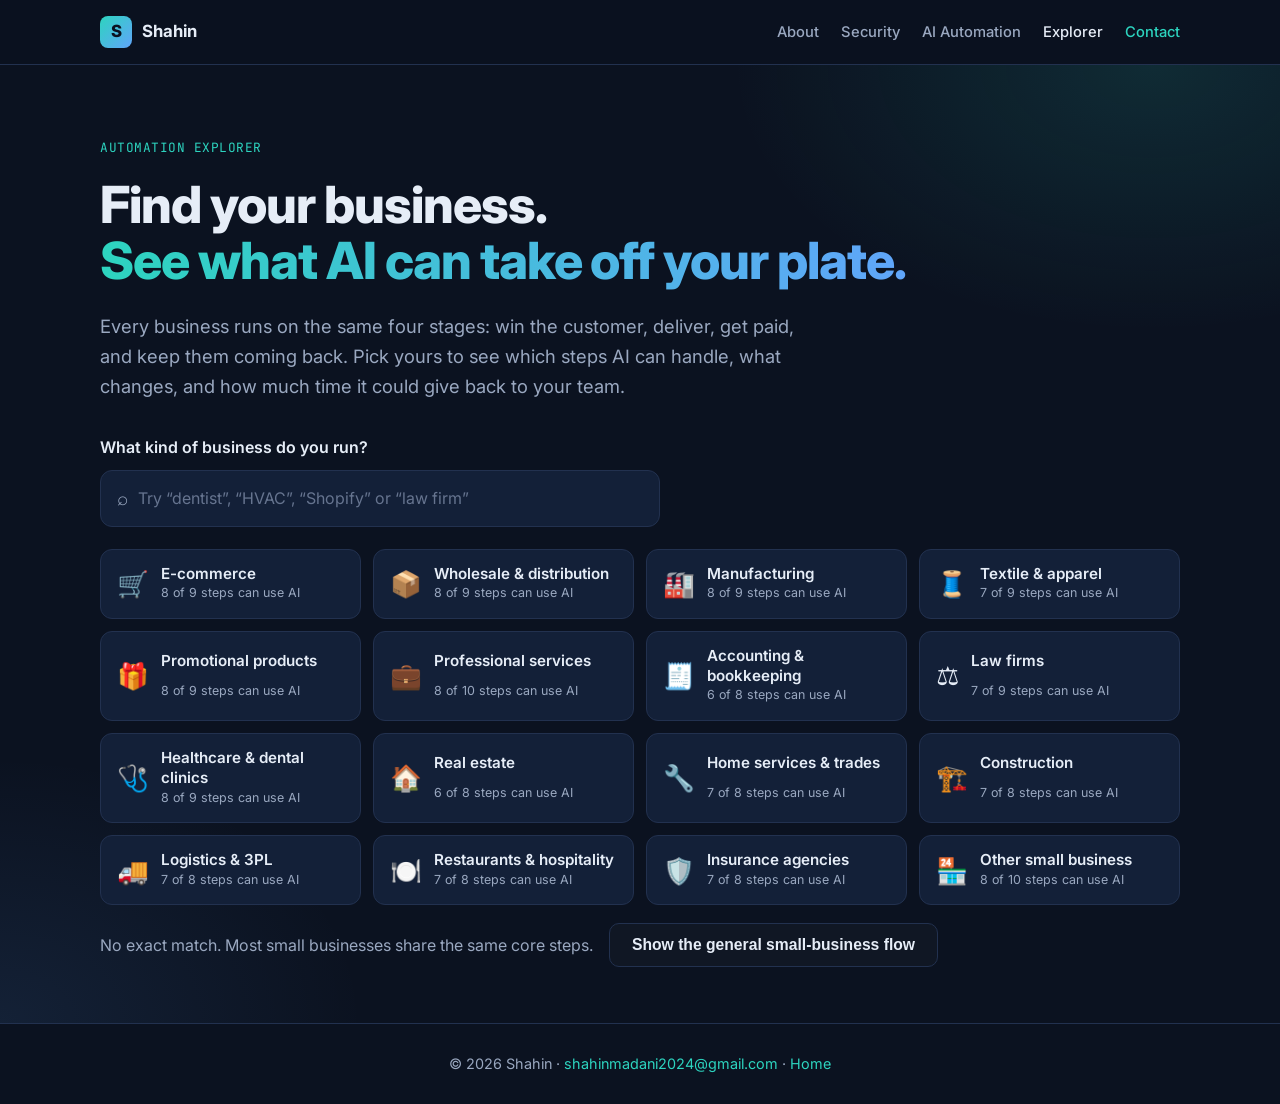
==== explorer/index.html @ ecfcd802 "Explorer Phase 1: dedicated page with 16 industries, 4-stage flows, step breakdowns and data layer M" ====
<!doctype html>
<html lang="en">
<head>
  <meta charset="utf-8">
  <meta name="viewport" content="width=device-width, initial-scale=1">
  <title>Automation Explorer | See what AI can automate in your business</title>
  <meta name="description" content="Pick your industry and see, step by step, which parts of your business AI can automate: what changes, which tools are used and how much time you could save.">
  <link rel="canonical" href="https://mrmadani.github.io/explorer/">

  <meta property="og:type" content="website">
  <meta property="og:url" content="https://mrmadani.github.io/explorer/">
  <meta property="og:title" content="Automation Explorer: see what AI can automate in your business">
  <meta property="og:description" content="16 industries, broken down step by step. Find your business and see where AI saves you time.">
  <meta property="og:image" content="https://mrmadani.github.io/assets/og-image.png">
  <meta property="og:image:width" content="1200">
  <meta property="og:image:height" content="630">
  <meta name="twitter:card" content="summary_large_image">

  <link rel="icon" href="../favicon.svg" type="image/svg+xml">
  <link rel="apple-touch-icon" href="../assets/apple-touch-icon.png">
  <meta name="theme-color" content="#0b1220">

  <link rel="preconnect" href="https://fonts.googleapis.com">
  <link rel="preconnect" href="https://fonts.gstatic.com" crossorigin>
  <link href="https://fonts.googleapis.com/css2?family=Inter:wght@400;500;600;700;800&family=JetBrains+Mono:wght@500&display=swap" rel="stylesheet">
  <link rel="stylesheet" href="../styles.css">
  <link rel="stylesheet" href="explorer.css">
</head>
<body>

  <header class="nav">
    <div class="container nav-inner">
      <a href="../" class="brand"><span class="brand-mark">S</span>Shahin</a>
      <nav aria-label="Main">
        <a href="../#about">About</a>
        <a href="../#security">Security</a>
        <a href="../#automation">AI Automation</a>
        <a href="./" aria-current="page">Explorer</a>
        <a href="../#contact" class="nav-cta">Contact</a>
      </nav>
    </div>
  </header>

  <main>
    <!-- ===== Intro + finder ===== -->
    <section id="finder" class="ex-hero">
      <div class="container">
        <p class="eyebrow">Automation Explorer</p>
        <h1>Find your business.<br><span class="accent">See what AI can take off your plate.</span></h1>
        <p class="lead">Every business runs on the same four stages: win the customer, deliver, get paid, and keep them coming back. Pick yours to see which steps AI can handle, what changes, and how much time it could give back to your team.</p>

        <div class="finder">
          <label for="ind-search" class="finder-label">What kind of business do you run?</label>
          <div class="search-wrap">
            <span aria-hidden="true">⌕</span>
            <input id="ind-search" type="search" autocomplete="off" placeholder="Try “dentist”, “HVAC”, “Shopify” or “law firm”">
          </div>
          <div id="ind-grid" class="ind-grid"></div>
          <div id="ind-empty" class="ind-empty" hidden>
            <p>No exact match. Most small businesses share the same core steps.</p>
            <button id="ind-empty-btn" class="btn btn-ghost">Show the general small-business flow</button>
          </div>
        </div>
      </div>
    </section>

    <!-- ===== Selected industry ===== -->
    <section id="workspace" class="workspace" hidden>
      <div class="container">
        <div class="ws-head">
          <div class="ws-title">
            <span id="ws-icon" class="ws-icon" aria-hidden="true"></span>
            <div>
              <h2 id="ws-name"></h2>
              <p id="ws-intro"></p>
            </div>
          </div>
          <button id="change-ind" class="btn btn-ghost">Change industry</button>
        </div>
        <div id="ws-stats" class="ws-stats"></div>

        <div class="legend" aria-label="Legend">
          <span><i class="lvl-key lvl-auto"></i>AI handles it</span>
          <span><i class="lvl-key lvl-draft"></i>AI drafts, you approve</span>
          <span><i class="lvl-key lvl-alert"></i>AI alerts you</span>
          <span><i class="lvl-key lvl-human"></i>Stays human</span>
          <span class="legend-hint">Click any step for the full breakdown</span>
        </div>

        <div id="flow" class="flow"></div>

        <!-- Data foundation layer -->
        <div class="data-layer">
          <button id="data-toggle" class="data-bar" aria-expanded="false" aria-controls="data-panel">
            <span class="data-icon" aria-hidden="true">🗂</span>
            <span class="data-text">
              <strong>Underneath it all: your business data</strong>
              <span>Every email, PDF and spreadsheet sorted, turned into a searchable database and summarised by AI</span>
            </span>
            <span class="data-chev" aria-hidden="true">▾</span>
          </button>
          <div id="data-panel" class="data-panel" hidden>
            <ol class="data-chain">
              <li><strong>Sort</strong><span>AI reads and files every document</span></li>
              <li><strong>Database</strong><span>Key details pulled into one place</span></li>
              <li><strong>AI summary</strong><span>Each file explained in a line</span></li>
              <li><strong>Your AI agent</strong><span>Drafts emails and follow-ups from it</span></li>
              <li><strong>Next steps</strong><span>Shows where your next sale is</span></li>
            </ol>
            <div class="data-cols">
              <div>
                <h4>Documents we organise for <span id="data-industry"></span></h4>
                <ul id="data-docs" class="data-docs"></ul>
              </div>
              <div>
                <h4>Questions you could ask your data</h4>
                <ul id="data-questions" class="data-questions"></ul>
              </div>
            </div>
            <p class="data-diff"><strong>What makes us different:</strong> many tools stop at sorting files. We connect your documents to your own AI agent, so the same data drafts your emails, follows up with prospects and shows you where your next sale is coming from. Your data stays in your own accounts, with each agent given only the access it needs.</p>
          </div>
        </div>

        <div class="ws-cta">
          <div>
            <h3>See this running on your own tools</h3>
            <p>Book a free automation audit. Bring one workflow and we'll show you how we'd automate it, so you can spend less time on admin and more time with your family.</p>
          </div>
          <a class="btn btn-primary btn-lg js-book" href="mailto:shahinmadani2024@gmail.com?subject=Free%20automation%20audit">Book a free automation audit</a>
        </div>
        <p class="ws-disclaimer">Time savings are estimates for a typical business and will vary with your volume and tools.</p>
      </div>
    </section>
  </main>

  <!-- Step breakdown -->
  <dialog id="step-dialog" class="step-dialog" aria-labelledby="dlg-title">
    <button id="dlg-close" class="dlg-close" aria-label="Close">×</button>
    <div id="dlg-content"></div>
    <div class="dlg-nav">
      <button id="dlg-prev" class="btn btn-ghost">← Previous</button>
      <span id="dlg-pos"></span>
      <button id="dlg-next" class="btn btn-ghost">Next →</button>
    </div>
  </dialog>

  <footer class="footer">
    <div class="container">
      <p>© <span id="year">2026</span> Shahin · <a href="mailto:shahinmadani2024@gmail.com">shahinmadani2024@gmail.com</a> · <a href="../">Home</a></p>
    </div>
  </footer>

  <script src="explorer-data.js"></script>
  <script src="explorer.js"></script>
  <script src="../booking.js"></script>
  <script>document.getElementById('year').textContent = new Date().getFullYear();</script>
</body>
</html>
---- styles.css ----
/* ===== Theme: change these to restyle the whole site ===== */
:root {
  --bg: #0b1220;
  --bg-alt: #0f1a2e;
  --card: #132038;
  --border: #22314f;
  --text: #e6edf7;
  --muted: #9aa8c0;
  --accent: #2dd4bf;      /* teal */
  --accent-2: #60a5fa;    /* blue */
  --radius: 14px;
  --max: 1120px;
}

* { box-sizing: border-box; margin: 0; padding: 0; }
html { scroll-behavior: smooth; scroll-padding-top: 72px; }
body {
  font-family: 'Inter', system-ui, -apple-system, Segoe UI, Roboto, sans-serif;
  background: var(--bg);
  color: var(--text);
  line-height: 1.65;
  -webkit-font-smoothing: antialiased;
}
a { color: var(--accent); text-decoration: none; }
a:hover { text-decoration: underline; }
img { max-width: 100%; display: block; }

.container { width: 100%; max-width: var(--max); margin: 0 auto; padding: 0 20px; }
.narrow { max-width: 760px; }
.center { text-align: center; }

/* ===== Nav ===== */
.nav {
  position: sticky; top: 0; z-index: 10;
  background: rgba(11, 18, 32, .85);
  backdrop-filter: blur(10px);
  border-bottom: 1px solid var(--border);
}
.nav-inner { display: flex; align-items: center; justify-content: space-between; height: 64px; }
.brand { display: flex; align-items: center; gap: 10px; font-weight: 700; color: var(--text); font-size: 1.05rem; }
.brand:hover { text-decoration: none; }
.brand-mark {
  width: 32px; height: 32px; border-radius: 8px; display: grid; place-items: center;
  background: linear-gradient(135deg, var(--accent), var(--accent-2)); color: var(--bg); font-weight: 800;
}
.nav nav { display: flex; gap: 22px; align-items: center; }
.nav nav a { color: var(--muted); font-size: .92rem; font-weight: 500; }
.nav nav a:hover { color: var(--text); text-decoration: none; }
.nav nav .nav-cta { color: var(--accent); }

/* ===== Hero ===== */
.hero {
  padding: 96px 0 88px;
  background:
    radial-gradient(600px 400px at 85% 20%, rgba(45, 212, 191, .14), transparent 70%),
    radial-gradient(500px 400px at 10% 90%, rgba(96, 165, 250, .12), transparent 70%);
}
.hero-inner { display: grid; grid-template-columns: 1.3fr 1fr; gap: 56px; align-items: center; }
.eyebrow {
  font-family: 'JetBrains Mono', monospace; font-size: .8rem; letter-spacing: .04em;
  color: var(--accent); margin-bottom: 18px; text-transform: uppercase;
}
h1 { font-size: clamp(2.2rem, 5vw, 3.6rem); line-height: 1.1; font-weight: 800; letter-spacing: -.02em; }
.accent {
  background: linear-gradient(90deg, var(--accent), var(--accent-2));
  -webkit-background-clip: text; background-clip: text; color: transparent;
}
.lead { color: var(--muted); font-size: 1.15rem; margin: 22px 0 32px; max-width: 560px; }
.hero-actions { display: flex; gap: 14px; flex-wrap: wrap; }

.hero-photo {
  position: relative; justify-self: center;
  width: min(360px, 80vw); aspect-ratio: 1; border-radius: 50%;
  padding: 6px; background: linear-gradient(135deg, var(--accent), var(--accent-2));
  box-shadow: 0 30px 80px rgba(45, 212, 191, .18);
}
.hero-photo img, .photo-fallback {
  width: 100%; height: 100%; border-radius: 50%; object-fit: cover; background: var(--card);
}
.hero-photo img { position: relative; z-index: 1; }
/* The photo has its own glowing ring, so drop the gradient frame and fade its edges into the page. */
.hero-photo.has-photo { padding: 0; background: none; box-shadow: none; width: min(420px, 85vw); }
.hero-photo.has-photo img {
  border-radius: 0; background: none;
  -webkit-mask-image: radial-gradient(circle closest-side, #000 88%, transparent 100%);
  mask-image: radial-gradient(circle closest-side, #000 88%, transparent 100%);
}
.hero-photo.has-photo .photo-fallback { display: none; }
.photo-fallback {
  position: absolute; inset: 6px; width: auto; height: auto;
  display: grid; place-items: center; font-size: 7rem; font-weight: 800; color: var(--accent);
}

/* ===== Buttons ===== */
.btn {
  display: inline-flex; align-items: center; justify-content: center; gap: 8px;
  padding: 12px 22px; border-radius: 10px; font-weight: 600; font-size: .98rem;
  transition: transform .15s ease, box-shadow .15s ease, background .15s ease;
}
.btn:hover { text-decoration: none; transform: translateY(-2px); }
.btn-primary {
  background: linear-gradient(135deg, var(--accent), var(--accent-2)); color: #06101f;
  box-shadow: 0 8px 24px rgba(45, 212, 191, .25);
}
.btn-ghost { border: 1px solid var(--border); color: var(--text); background: rgba(255,255,255,.02); }
.btn-ghost:hover { border-color: var(--accent); }
.btn-lg { padding: 15px 28px; font-size: 1.05rem; }

/* ===== Sections ===== */
.section { padding: 88px 0; }
.section.alt { background: var(--bg-alt); }
.section.feature {
  background:
    radial-gradient(700px 400px at 50% 0%, rgba(45, 212, 191, .10), transparent 70%),
    var(--bg-alt);
  border-top: 1px solid var(--border); border-bottom: 1px solid var(--border);
}
.section-title {
  font-size: clamp(1.7rem, 3vw, 2.2rem); font-weight: 800; letter-spacing: -.01em;
  margin-bottom: 24px; display: flex; align-items: baseline; gap: 14px;
}
.center .section-title { justify-content: center; }
.num { font-family: 'JetBrains Mono', monospace; font-size: .95rem; color: var(--accent); font-weight: 500; }
.section-lead { color: var(--muted); font-size: 1.1rem; max-width: 720px; margin-bottom: 36px; }
.center .section-lead { margin-left: auto; margin-right: auto; }
.section p + p { margin-top: 16px; }
#about p { color: #c9d4e6; font-size: 1.08rem; }
#about strong { color: var(--text); }

/* ===== Cards ===== */
.grid { display: grid; gap: 20px; }
.grid.four { grid-template-columns: repeat(4, 1fr); }
.grid.two { grid-template-columns: repeat(2, 1fr); }
.card {
  background: var(--card); border: 1px solid var(--border); border-radius: var(--radius);
  padding: 26px; transition: border-color .2s ease, transform .2s ease;
}
.card:hover { border-color: rgba(45, 212, 191, .5); transform: translateY(-3px); }
.card h3 { font-size: 1.08rem; margin-bottom: 8px; }
.card p { color: var(--muted); font-size: .95rem; }
.icon {
  width: 42px; height: 42px; border-radius: 10px; display: grid; place-items: center;
  background: rgba(45, 212, 191, .12); color: var(--accent); font-size: 1.25rem; margin-bottom: 16px;
}
.tag {
  font-family: 'JetBrains Mono', monospace; font-size: .75rem; text-transform: uppercase;
  letter-spacing: .06em; color: var(--accent); margin-bottom: 10px;
}
.edu h3 { font-size: 1.2rem; }
.edu .edu-next { margin-top: 18px; font-size: 1.05rem; }
.cert-list { list-style: none; margin-top: 14px; display: grid; gap: 6px; }
.cert-list li { color: var(--muted); font-size: .93rem; padding-left: 18px; position: relative; }
.cert-list li::before { content: '▹'; position: absolute; left: 0; color: var(--accent); }
.muted { color: var(--muted); }

.highlights { list-style: none; margin-top: 28px; display: grid; gap: 10px; }
.highlights li { padding-left: 22px; position: relative; color: #c9d4e6; }
.highlights li::before { content: '▹'; position: absolute; left: 0; color: var(--accent); }

/* Placeholders: visible on purpose so you can spot what still needs filling in. */
.placeholder {
  display: inline-block; color: #fbbf24; background: rgba(251, 191, 36, .08);
  border: 1px dashed rgba(251, 191, 36, .5); border-radius: 6px; padding: 2px 8px; font-size: .9rem;
}
.card .placeholder { margin-top: 12px; }

/* ===== Automation extras ===== */
.grid.three { grid-template-columns: repeat(3, 1fr); }
.sub-title {
  font-family: 'JetBrains Mono', monospace; font-size: .85rem; font-weight: 500; text-transform: uppercase;
  letter-spacing: .06em; color: var(--accent); margin-bottom: 18px;
}
.why { display: grid; grid-template-columns: 1fr 1fr; gap: 20px; margin-top: 40px; }
.why > div {
  padding: 26px; border-radius: var(--radius); border: 1px solid var(--border);
  border-left: 3px solid var(--accent); background: rgba(19, 32, 56, .6);
}
.why h3 { font-size: 1.1rem; margin-bottom: 8px; }
.why p { color: #c9d4e6; font-size: .97rem; }
.tools { margin-top: 32px; color: var(--muted); font-size: .95rem; line-height: 1.9; }
.tools span {
  font-family: 'JetBrains Mono', monospace; font-size: .8rem; text-transform: uppercase;
  letter-spacing: .06em; color: var(--accent); margin-right: 10px;
}
.process { display: grid; grid-template-columns: repeat(3, 1fr); gap: 20px; margin: 40px 0; }
.process div { padding: 20px 0 0; border-top: 2px solid var(--border); }
.process span {
  font-family: 'JetBrains Mono', monospace; color: var(--accent); font-size: .85rem; display: block; margin-bottom: 6px;
}
.process p { color: var(--muted); font-size: .95rem; margin-top: 4px; }
.cta-box {
  display: flex; align-items: center; justify-content: space-between; gap: 28px; flex-wrap: wrap;
  padding: 34px 36px; border-radius: 18px;
  background: linear-gradient(135deg, rgba(45, 212, 191, .14), rgba(96, 165, 250, .12));
  border: 1px solid rgba(45, 212, 191, .4);
}
.cta-box h3 { font-size: 1.4rem; margin-bottom: 6px; }
.cta-box p { color: #c9d4e6; }

/* ===== Documents & data feature ===== */
.data-feature {
  margin-top: 40px; padding: 30px 32px; border-radius: 18px;
  background: linear-gradient(135deg, rgba(167, 139, 250, .14), rgba(96, 165, 250, .08));
  border: 1px solid rgba(167, 139, 250, .45);
}
.data-feature .tag { color: #c4b5fd; }
.data-feature h3 { font-size: 1.45rem; margin-bottom: 10px; }
.data-feature > p { color: #c9d4e6; max-width: 820px; }
.data-steps { list-style: none; display: flex; flex-wrap: wrap; gap: 10px 26px; margin: 22px 0 6px; }
.data-steps li {
  position: relative; font-weight: 600; font-size: .92rem; padding: 8px 14px; border-radius: 10px;
  background: rgba(11, 18, 32, .5); border: 1px solid rgba(167, 139, 250, .35);
}
.data-steps li:not(:last-child)::after { content: '→'; position: absolute; right: -20px; color: #a78bfa; }
.data-feature .family { margin-top: 16px; color: #e6edf7; font-weight: 500; }

/* ===== Explorer teaser (full explorer lives in /explorer/) ===== */
.teaser { display: grid; grid-template-columns: 1.1fr 1fr; gap: 40px; align-items: center; }
.teaser-chips { display: flex; flex-wrap: wrap; gap: 8px; }
.teaser-chips a {
  display: inline-flex; align-items: center; gap: 6px; font-size: .9rem; color: var(--text);
  padding: 8px 14px; border-radius: 999px; background: var(--card); border: 1px solid var(--border);
}
.teaser-chips a:hover { text-decoration: none; border-color: var(--accent); }
.teaser .btn { margin-top: 26px; }
.teaser-preview {
  display: grid; grid-template-columns: repeat(4, 1fr); gap: 10px; padding: 18px; border-radius: 16px;
  background: var(--card); border: 1px solid var(--border);
}
.teaser-preview div { display: grid; gap: 8px; align-content: start; }
.teaser-preview b { font-size: .7rem; text-transform: uppercase; letter-spacing: .05em; color: var(--muted); font-weight: 600; }
.teaser-preview i { display: block; height: 30px; border-radius: 7px; border-left: 3px solid; }
.teaser-preview .a { background: rgba(45, 212, 191, .14); border-color: #2dd4bf; }
.teaser-preview .d { background: rgba(96, 165, 250, .14); border-color: #60a5fa; }
.teaser-preview .l { background: rgba(251, 191, 36, .12); border-color: #fbbf24; }
.teaser-preview .h { background: none; border: 1px dashed #3a4a68; border-left: 3px dashed #7d8aa3; }

/* ===== Contact & footer ===== */
.contact-links { display: flex; gap: 14px; justify-content: center; flex-wrap: wrap; }
.footer { padding: 28px 0; border-top: 1px solid var(--border); color: var(--muted); font-size: .9rem; text-align: center; }

/* ===== Responsive ===== */
@media (max-width: 960px) {
  .grid.four, .grid.three { grid-template-columns: repeat(2, 1fr); }
}
@media (max-width: 760px) {
  .nav nav a:not(.nav-cta) { display: none; }
  .hero { padding: 56px 0 64px; }
  .hero-inner { grid-template-columns: 1fr; gap: 40px; text-align: left; }
  .hero-photo, .hero-photo.has-photo { order: -1; width: 240px; justify-self: start; }
  .photo-fallback { font-size: 4.5rem; }
  .section { padding: 64px 0; }
  .grid.four, .grid.three, .grid.two, .process, .why { grid-template-columns: 1fr; }
  .cta-box { padding: 26px; }
  .cta-box .btn { width: 100%; }

  .teaser { grid-template-columns: 1fr; gap: 28px; }
  .data-feature { padding: 24px; }
}
}
@media (prefers-reduced-motion: reduce) {
  html { scroll-behavior: auto; }
  .btn, .card { transition: none; }
}
---- explorer/explorer.css ----
/* Automation Explorer page. Builds on ../styles.css (colors, buttons, nav). */
:root {
  --lvl-auto: #2dd4bf;
  --lvl-draft: #60a5fa;
  --lvl-alert: #fbbf24;
  --lvl-human: #7d8aa3;
}

.nav nav a[aria-current="page"] { color: var(--text); }

/* ===== Hero + finder ===== */
.ex-hero {
  padding: 72px 0 56px;
  background:
    radial-gradient(600px 380px at 90% 0%, rgba(45, 212, 191, .13), transparent 70%),
    radial-gradient(520px 380px at 0% 100%, rgba(96, 165, 250, .10), transparent 70%);
}
.ex-hero h1 { font-size: clamp(2rem, 4.4vw, 3.2rem); }
.ex-hero .lead { max-width: 720px; }
.finder { margin-top: 8px; }
.finder-label { display: block; font-weight: 600; margin-bottom: 10px; }
.search-wrap {
  display: flex; align-items: center; gap: 10px; max-width: 560px; margin-bottom: 22px;
  background: var(--card); border: 1px solid var(--border); border-radius: 12px; padding: 0 16px;
}
.search-wrap:focus-within { border-color: var(--accent); box-shadow: 0 0 0 3px rgba(45, 212, 191, .18); }
.search-wrap span { color: var(--muted); font-size: 1.2rem; }
.search-wrap input {
  flex: 1; min-width: 0; background: none; border: 0; outline: none; color: var(--text);
  font: inherit; font-size: 1rem; padding: 14px 0;
}
.search-wrap input::placeholder { color: #66748f; }

.ind-grid { display: grid; grid-template-columns: repeat(4, 1fr); gap: 12px; }
.ind-card {
  display: grid; grid-template-columns: auto 1fr; grid-template-rows: auto auto; column-gap: 12px; align-items: center;
  text-align: left; font: inherit; color: var(--text); cursor: pointer;
  background: var(--card); border: 1px solid var(--border); border-radius: 12px; padding: 14px 16px;
  transition: border-color .15s ease, transform .15s ease, background .15s ease;
}
.ind-card[hidden] { display: none; }
.ind-card:hover { border-color: rgba(45, 212, 191, .55); transform: translateY(-2px); }
.ind-card[aria-pressed="true"] {
  border-color: var(--accent); background: linear-gradient(160deg, rgba(45, 212, 191, .14), rgba(96, 165, 250, .08));
}
.ind-icon { grid-row: span 2; font-size: 1.6rem; line-height: 1; }
.ind-name { font-weight: 600; font-size: .95rem; line-height: 1.3; }
.ind-meta { font-size: .78rem; color: var(--muted); }
.ind-empty { margin-top: 18px; display: flex; align-items: center; gap: 16px; flex-wrap: wrap; color: var(--muted); }

/* ===== Workspace ===== */
.workspace { padding: 64px 0 80px; background: var(--bg-alt); border-top: 1px solid var(--border); scroll-margin-top: 64px; }
.ws-head { display: flex; justify-content: space-between; align-items: flex-start; gap: 20px; flex-wrap: wrap; margin-bottom: 22px; }
.ws-title { display: flex; gap: 16px; align-items: flex-start; }
.ws-icon {
  font-size: 2rem; width: 60px; height: 60px; flex: none; display: grid; place-items: center;
  background: var(--card); border: 1px solid var(--border); border-radius: 14px;
}
.ws-title h2 { font-size: clamp(1.5rem, 3vw, 2rem); font-weight: 800; letter-spacing: -.01em; }
.ws-title p { color: var(--muted); max-width: 680px; }
.ws-stats { display: grid; grid-template-columns: repeat(3, 1fr); gap: 12px; margin-bottom: 26px; }
.ws-stats div {
  background: var(--card); border: 1px solid var(--border); border-radius: 12px; padding: 14px 18px;
  display: flex; align-items: baseline; gap: 10px;
}
.ws-stats strong { font-size: 1.6rem; font-weight: 800; color: var(--accent); }
.ws-stats small { font-size: .95rem; color: var(--muted); font-weight: 600; }
.ws-stats span { color: var(--muted); font-size: .9rem; }

.legend { display: flex; flex-wrap: wrap; gap: 8px 20px; align-items: center; margin-bottom: 18px; font-size: .84rem; color: var(--muted); }
.legend span { display: inline-flex; align-items: center; gap: 8px; }
.legend-hint { margin-left: auto; color: var(--accent); }
.lvl-key { width: 12px; height: 12px; border-radius: 50%; display: inline-block; }
.lvl-key.lvl-auto { background: var(--lvl-auto); }
.lvl-key.lvl-draft { background: var(--lvl-draft); }
.lvl-key.lvl-alert { background: var(--lvl-alert); }
.lvl-key.lvl-human { border: 2px dashed var(--lvl-human); }

/* ===== Flow: four stage columns ===== */
.flow { display: grid; grid-template-columns: repeat(4, 1fr); gap: 28px; }
.stage {
  position: relative; background: var(--card); border: 1px solid var(--border); border-radius: 16px; padding: 16px;
}
.stage:not(:last-child)::after {               /* arrow to the next stage */
  content: '→'; position: absolute; right: -22px; top: 22px; color: #4a6390; font-size: 1.1rem;
}
.stage header { display: flex; align-items: center; gap: 10px; margin-bottom: 14px; }
.stage-num {
  width: 26px; height: 26px; border-radius: 8px; display: grid; place-items: center; flex: none;
  background: linear-gradient(135deg, var(--accent), var(--accent-2)); color: #06101f; font-weight: 800; font-size: .85rem;
}
.stage h3 { font-size: 1rem; flex: 1; }
.stage-count { font-family: 'JetBrains Mono', monospace; font-size: .72rem; color: var(--muted); }
.stage ol { list-style: none; display: grid; gap: 10px; }
.stage li { position: relative; }
.stage li:not(:last-child)::after {            /* small connector between steps */
  content: ''; position: absolute; left: 50%; bottom: -10px; width: 2px; height: 10px; background: #2c3e60;
}

.step {
  --c: var(--lvl-auto);
  width: 100%; display: grid; grid-template-columns: auto 1fr; grid-template-rows: auto auto; column-gap: 10px;
  text-align: left; font: inherit; color: var(--text); cursor: pointer;
  background: color-mix(in srgb, var(--c) 9%, var(--bg-alt));
  border: 1px solid color-mix(in srgb, var(--c) 45%, transparent);
  border-left: 3px solid var(--c);
  border-radius: 10px; padding: 11px 12px;
  transition: transform .15s ease, box-shadow .15s ease, border-color .15s ease;
}
.step:hover { transform: translateY(-2px); box-shadow: 0 8px 22px color-mix(in srgb, var(--c) 18%, transparent); }
.step:focus-visible, .ind-card:focus-visible, .data-bar:focus-visible { outline: 2px solid var(--accent); outline-offset: 2px; }
.step.is-open { box-shadow: 0 0 0 2px var(--c); }
.step-dot { grid-row: span 2; width: 10px; height: 10px; margin-top: 5px; border-radius: 50%; background: var(--c); }
.step-name { font-weight: 600; font-size: .9rem; line-height: 1.3; }
.step-lvl { font-size: .72rem; color: var(--c); margin-top: 3px; font-weight: 600; }
.step.lvl-draft { --c: var(--lvl-draft); }
.step.lvl-alert { --c: var(--lvl-alert); }
.step.lvl-human {
  --c: var(--lvl-human);
  background: transparent; border: 1px dashed #3a4a68; border-left: 3px dashed var(--lvl-human); color: var(--muted);
}
.step.lvl-human .step-dot { background: none; border: 2px dashed var(--lvl-human); width: 10px; height: 10px; }

/* ===== Data foundation ===== */
.data-layer { margin-top: 26px; }
.data-bar {
  width: 100%; display: flex; align-items: center; gap: 16px; text-align: left; cursor: pointer;
  font: inherit; color: var(--text); padding: 18px 22px; border-radius: 14px;
  background: linear-gradient(90deg, rgba(167, 139, 250, .14), rgba(96, 165, 250, .10));
  border: 1px solid rgba(167, 139, 250, .45);
}
.data-bar:hover { border-color: #a78bfa; }
.data-icon { font-size: 1.6rem; }
.data-text { flex: 1; display: grid; gap: 2px; }
.data-text span { color: #c9d4e6; font-size: .92rem; }
.data-chev { color: #a78bfa; font-size: 1.2rem; transition: transform .2s ease; }
.data-bar[aria-expanded="true"] { border-radius: 14px 14px 0 0; }
.data-bar[aria-expanded="true"] .data-chev { transform: rotate(180deg); }
.data-panel {
  border: 1px solid rgba(167, 139, 250, .45); border-top: 0; border-radius: 0 0 14px 14px;
  background: var(--card); padding: 24px 22px;
}
.data-chain { list-style: none; display: grid; grid-template-columns: repeat(5, 1fr); gap: 22px; margin-bottom: 26px; counter-reset: c; }
.data-chain li {
  position: relative; padding: 12px 14px; border-radius: 10px; background: var(--bg-alt); border: 1px solid var(--border);
  display: grid; gap: 4px;
}
.data-chain li:not(:last-child)::after { content: '→'; position: absolute; right: -17px; top: 50%; transform: translateY(-50%); color: #a78bfa; }
.data-chain strong { font-size: .92rem; color: #d8ccff; }
.data-chain span { font-size: .8rem; color: var(--muted); line-height: 1.4; }
.data-cols { display: grid; grid-template-columns: 1fr 1fr; gap: 28px; }
.data-cols h4 { font-size: .95rem; margin-bottom: 12px; }
.data-docs { list-style: none; display: flex; flex-wrap: wrap; gap: 8px; }
.data-docs li {
  font-size: .84rem; padding: 6px 12px; border-radius: 8px; background: var(--bg-alt); border: 1px solid var(--border);
}
.data-docs li::before { content: '📄 '; }
.data-questions { list-style: none; display: grid; gap: 8px; }
.data-questions li { color: #c9d4e6; font-size: .93rem; padding-left: 18px; position: relative; }
.data-questions li::before { content: '›'; position: absolute; left: 2px; color: #a78bfa; font-weight: 700; }
.data-diff {
  margin-top: 24px; padding-top: 20px; border-top: 1px solid var(--border); color: #c9d4e6; font-size: .95rem;
}

/* ===== CTA ===== */
.ws-cta {
  margin-top: 36px; display: flex; align-items: center; justify-content: space-between; gap: 24px; flex-wrap: wrap;
  padding: 30px 32px; border-radius: 18px;
  background: linear-gradient(135deg, rgba(45, 212, 191, .14), rgba(96, 165, 250, .12));
  border: 1px solid rgba(45, 212, 191, .4);
}
.ws-cta h3 { font-size: 1.35rem; margin-bottom: 6px; }
.ws-cta p { color: #c9d4e6; max-width: 620px; }
.ws-disclaimer { margin-top: 14px; font-size: .8rem; color: #66748f; }

/* ===== Step dialog ===== */
.step-dialog {
  width: min(720px, calc(100vw - 32px)); max-height: calc(100vh - 48px); margin: auto;
  background: var(--card); color: var(--text); border: 1px solid var(--border); border-radius: 18px;
  padding: 28px 28px 20px; box-shadow: 0 30px 80px rgba(0, 0, 0, .5);
}
.step-dialog::backdrop { background: rgba(5, 10, 20, .72); backdrop-filter: blur(3px); }
.step-dialog[open] { animation: dlg-in .18s ease; }
@keyframes dlg-in { from { opacity: 0; transform: translateY(8px) scale(.98); } to { opacity: 1; transform: none; } }
.dlg-close {
  position: absolute; top: 14px; right: 14px; width: 34px; height: 34px; border-radius: 9px; cursor: pointer;
  background: none; border: 1px solid var(--border); color: var(--muted); font-size: 1.3rem;
}
.dlg-close:hover { color: var(--text); border-color: var(--accent); }
.dlg-tag { display: flex; align-items: center; gap: 10px; flex-wrap: wrap; font-size: .8rem; color: var(--muted); margin-bottom: 8px; padding-right: 40px; }
.lvl-pill { font-weight: 700; font-size: .75rem; padding: 3px 10px; border-radius: 999px; color: #06101f; }
.lvl-pill.lvl-auto { background: var(--lvl-auto); }
.lvl-pill.lvl-draft { background: var(--lvl-draft); }
.lvl-pill.lvl-alert { background: var(--lvl-alert); }
.lvl-pill.lvl-human { background: none; border: 1px dashed var(--lvl-human); color: var(--muted); }
.step-dialog h3 { font-size: 1.45rem; margin-bottom: 18px; }
.dlg-compare { display: grid; grid-template-columns: 1fr 1fr; gap: 14px; margin-bottom: 18px; }
.dlg-compare > div { padding: 16px; border-radius: 12px; }
.dlg-compare h4 { font-size: .75rem; text-transform: uppercase; letter-spacing: .06em; margin-bottom: 6px; }
.dlg-compare p { font-size: .95rem; }
.dlg-today { background: rgba(248, 113, 113, .07); border: 1px solid rgba(248, 113, 113, .3); }
.dlg-today h4 { color: #fca5a5; }
.dlg-today p { color: #c9d4e6; }
.dlg-ai { background: rgba(45, 212, 191, .08); border: 1px solid rgba(45, 212, 191, .4); }
.dlg-ai h4 { color: var(--accent); }
.dlg-chain { list-style: none; display: grid; grid-template-columns: repeat(4, 1fr); gap: 18px; margin-bottom: 20px; }
.dlg-chain li {
  position: relative; font-size: .84rem; color: #c9d4e6; line-height: 1.4;
  padding: 10px 12px; background: var(--bg-alt); border: 1px solid var(--border); border-radius: 10px;
}
.dlg-chain li:not(:last-child)::after { content: '→'; position: absolute; right: -15px; top: 50%; transform: translateY(-50%); color: #4a6390; }
.dlg-chain span {
  display: block; font-family: 'JetBrains Mono', monospace; font-size: .68rem; text-transform: uppercase;
  letter-spacing: .06em; color: var(--accent); margin-bottom: 4px;
}
.dlg-meta { display: grid; grid-template-columns: 1.4fr 1fr 1fr; gap: 18px; padding-top: 16px; border-top: 1px solid var(--border); }
.dlg-meta dt { font-size: .72rem; text-transform: uppercase; letter-spacing: .05em; color: var(--muted); margin-bottom: 6px; }
.dlg-meta dd { font-size: .92rem; color: #c9d4e6; }
.dlg-tools { display: flex; flex-wrap: wrap; gap: 6px; }
.dlg-tools span {
  font-size: .78rem; padding: 3px 9px; border-radius: 999px;
  background: rgba(96, 165, 250, .12); border: 1px solid rgba(96, 165, 250, .35); color: #cfe0ff;
}
.dlg-saved { font-size: 1.25rem !important; font-weight: 800; color: var(--accent) !important; }
.dlg-saved small { font-size: .8rem; font-weight: 500; color: var(--muted); }
.dlg-note { font-size: 1.05rem; color: #c9d4e6; margin-bottom: 12px; }
.dlg-human { color: var(--muted); font-size: .93rem; }
.dlg-nav { display: flex; justify-content: space-between; align-items: center; gap: 12px; margin-top: 22px; }
.dlg-nav .btn { padding: 9px 16px; font-size: .9rem; }
.dlg-nav .btn:disabled { opacity: .35; cursor: default; transform: none; }
#dlg-pos { font-size: .8rem; color: var(--muted); }

/* ===== Responsive ===== */
@media (max-width: 1080px) {
  .ind-grid { grid-template-columns: repeat(3, 1fr); }
  .flow { grid-template-columns: repeat(2, 1fr); }
  .stage:nth-child(2)::after { content: none; }
  .data-chain { grid-template-columns: repeat(3, 1fr); }
  .data-chain li:nth-child(3)::after { content: none; }
}
@media (max-width: 760px) {
  .ex-hero { padding: 48px 0 40px; }
  .ind-grid { grid-template-columns: repeat(2, 1fr); gap: 10px; }
  .ind-card { padding: 12px; column-gap: 10px; }
  .ind-icon { font-size: 1.35rem; }
  .ind-meta { font-size: .72rem; }
  .ws-stats { grid-template-columns: 1fr; }
  .legend-hint { margin-left: 0; width: 100%; }
  .flow { grid-template-columns: 1fr; gap: 26px; }
  .stage::after { content: '↓' !important; right: auto !important; top: auto !important; left: 50%; bottom: -24px; transform: translateX(-50%); }
  .stage:last-child::after { content: none !important; }
  .data-chain { grid-template-columns: 1fr; gap: 14px; }
  .data-chain li::after { content: '↓' !important; right: auto !important; top: auto !important; left: 50%; bottom: -16px; transform: translateX(-50%) !important; }
  .data-chain li:last-child::after { content: none !important; }
  .data-cols { grid-template-columns: 1fr; }
  .ws-cta { padding: 24px; }
  .ws-cta .btn { width: 100%; }
  .step-dialog { padding: 22px 18px 16px; }
  .dlg-compare, .dlg-meta { grid-template-columns: 1fr; }
  .dlg-chain { grid-template-columns: 1fr; gap: 14px; }
  .dlg-chain li::after { content: '↓' !important; right: auto !important; top: auto !important; left: 50%; bottom: -15px; transform: translateX(-50%) !important; }
  .dlg-chain li:last-child::after { content: none !important; }
}
@media (max-width: 380px) {
  .ind-grid { grid-template-columns: 1fr; }
}
@media (prefers-reduced-motion: reduce) {
  .ind-card, .step, .data-chev { transition: none; }
  .step-dialog[open] { animation: none; }
}
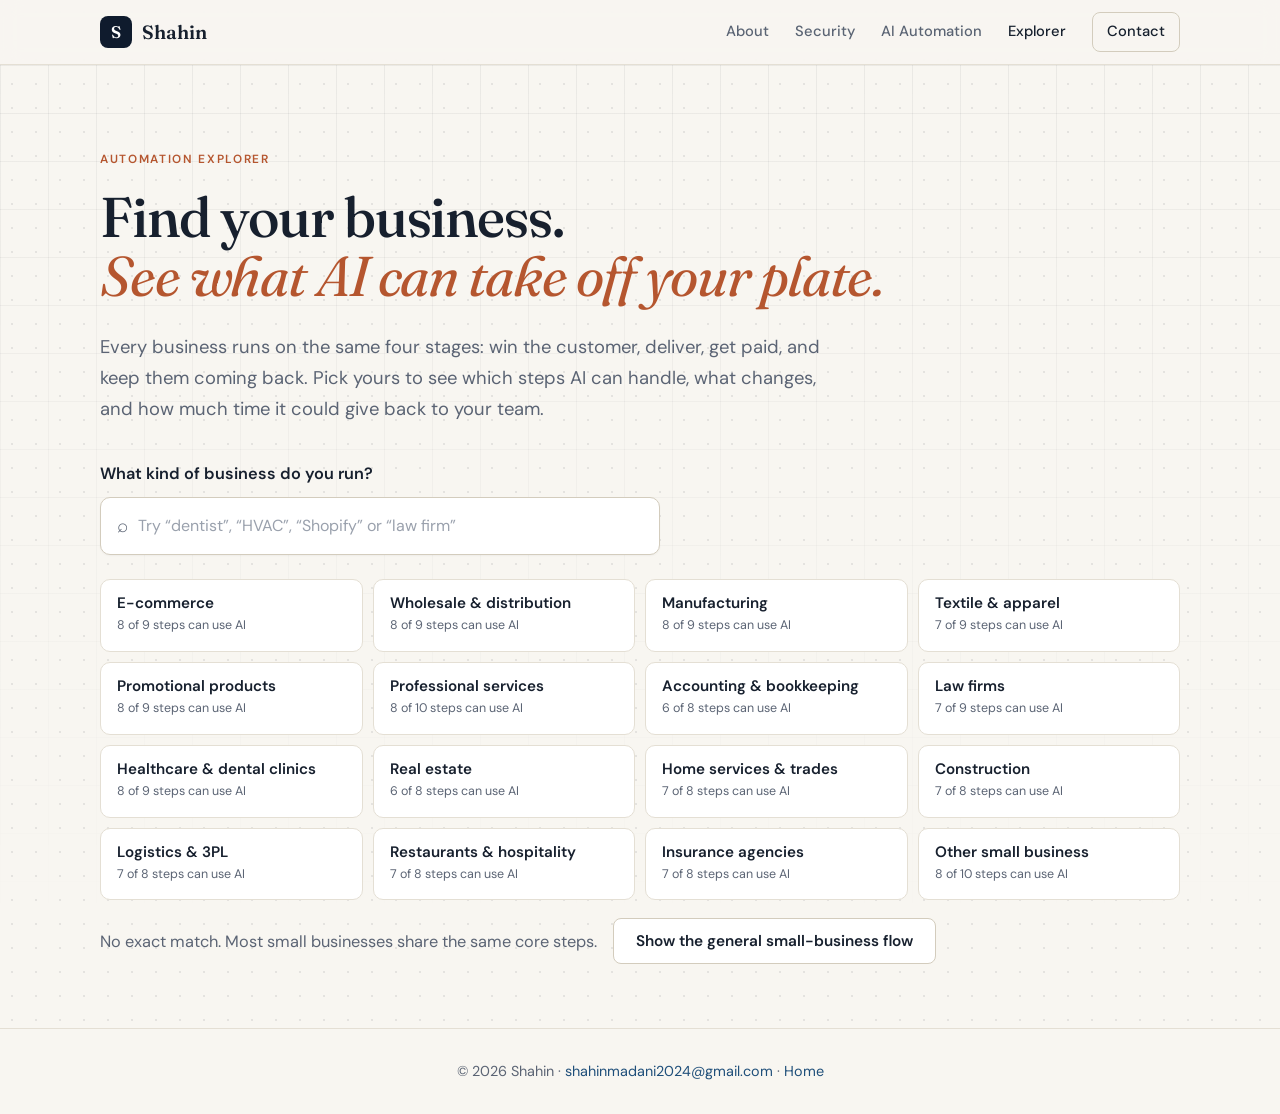
==== commit 299b13d5: "Redesign: warm light theme, Fraunces + DM Sans, subtle background patterns Replaces neon gradients, " ====
--- a/explorer/index.html
+++ b/explorer/index.html
@@ -18,11 +18,11 @@
 
   <link rel="icon" href="../favicon.svg" type="image/svg+xml">
   <link rel="apple-touch-icon" href="../assets/apple-touch-icon.png">
-  <meta name="theme-color" content="#0b1220">
+  <meta name="theme-color" content="#f8f6f1">
 
   <link rel="preconnect" href="https://fonts.googleapis.com">
   <link rel="preconnect" href="https://fonts.gstatic.com" crossorigin>
-  <link href="https://fonts.googleapis.com/css2?family=Inter:wght@400;500;600;700;800&family=JetBrains+Mono:wght@500&display=swap" rel="stylesheet">
+  <link href="https://fonts.googleapis.com/css2?family=Fraunces:ital,opsz,wght@0,9..144,400;0,9..144,500;0,9..144,600;1,9..144,400;1,9..144,500&family=DM+Sans:opsz,wght@9..40,400;9..40,500;9..40,600;9..40,700&display=swap" rel="stylesheet">
   <link rel="stylesheet" href="../styles.css">
   <link rel="stylesheet" href="explorer.css">
 </head>
@@ -69,7 +69,6 @@
       <div class="container">
         <div class="ws-head">
           <div class="ws-title">
-            <span id="ws-icon" class="ws-icon" aria-hidden="true"></span>
             <div>
               <h2 id="ws-name"></h2>
               <p id="ws-intro"></p>
@@ -92,7 +91,6 @@
         <!-- Data foundation layer -->
         <div class="data-layer">
           <button id="data-toggle" class="data-bar" aria-expanded="false" aria-controls="data-panel">
-            <span class="data-icon" aria-hidden="true">🗂</span>
             <span class="data-text">
               <strong>Underneath it all: your business data</strong>
               <span>Every email, PDF and spreadsheet sorted, turned into a searchable database and summarised by AI</span>
--- a/styles.css
+++ b/styles.css
@@ -1,85 +1,113 @@
 /* ===== Theme: change these to restyle the whole site ===== */
 :root {
-  --bg: #0b1220;
-  --bg-alt: #0f1a2e;
-  --card: #132038;
-  --border: #22314f;
-  --text: #e6edf7;
-  --muted: #9aa8c0;
-  --accent: #2dd4bf;      /* teal */
-  --accent-2: #60a5fa;    /* blue */
-  --radius: 14px;
+  --bg: #f8f6f1;          /* warm paper */
+  --bg-alt: #f1eee6;
+  --card: #ffffff;
+  --border: #e4dfd4;
+  --line: #d3ccbd;
+  --text: #17202e;        /* ink navy */
+  --muted: #5b6474;
+  --accent: #1f4f7a;      /* deep blue */
+  --accent-soft: #e9eff5;
+  --warm: #b5562f;        /* terracotta detail colour */
+  --ink: #0f1b2d;         /* dark panels (hero, call-to-action) */
+  --radius: 12px;
   --max: 1120px;
+  --serif: 'Fraunces', Georgia, 'Times New Roman', serif;
+  --sans: 'DM Sans', system-ui, -apple-system, 'Segoe UI', Roboto, sans-serif;
+
+  /* Background patterns */
+  --dots: radial-gradient(rgba(23, 32, 46, .09) 1px, transparent 1.2px);
+  --hatch: repeating-linear-gradient(135deg, rgba(23, 32, 46, .028) 0 1px, transparent 1px 11px);
+  --grid-dark: linear-gradient(rgba(255, 255, 255, .055) 1px, transparent 1px),
+               linear-gradient(90deg, rgba(255, 255, 255, .055) 1px, transparent 1px);
 }
 
 * { box-sizing: border-box; margin: 0; padding: 0; }
 html { scroll-behavior: smooth; scroll-padding-top: 72px; }
 body {
-  font-family: 'Inter', system-ui, -apple-system, Segoe UI, Roboto, sans-serif;
-  background: var(--bg);
+  font-family: var(--sans);
+  background-color: var(--bg);
+  background-image: var(--dots);
+  background-size: 24px 24px;
   color: var(--text);
-  line-height: 1.65;
+  line-height: 1.7;
+  font-size: 1.02rem;
   -webkit-font-smoothing: antialiased;
 }
 a { color: var(--accent); text-decoration: none; }
-a:hover { text-decoration: underline; }
+a:hover { text-decoration: underline; text-underline-offset: 3px; }
 img { max-width: 100%; display: block; }
+h1, h2, .section-title, .serif { font-family: var(--serif); font-optical-sizing: auto; }
+h3 { font-weight: 600; letter-spacing: -.005em; }
 
 .container { width: 100%; max-width: var(--max); margin: 0 auto; padding: 0 20px; }
 .narrow { max-width: 760px; }
 .center { text-align: center; }
 
+/* Small uppercase labels */
+.eyebrow, .tag, .sub-title, .num, .tools span, .process span {
+  font-family: var(--sans); font-size: .74rem; font-weight: 600; letter-spacing: .14em;
+  text-transform: uppercase; color: var(--warm);
+}
+
 /* ===== Nav ===== */
 .nav {
   position: sticky; top: 0; z-index: 10;
-  background: rgba(11, 18, 32, .85);
+  background: rgba(248, 246, 241, .9);
   backdrop-filter: blur(10px);
   border-bottom: 1px solid var(--border);
 }
 .nav-inner { display: flex; align-items: center; justify-content: space-between; height: 64px; }
-.brand { display: flex; align-items: center; gap: 10px; font-weight: 700; color: var(--text); font-size: 1.05rem; }
+.brand { display: flex; align-items: center; gap: 10px; color: var(--text); font-family: var(--serif); font-size: 1.2rem; font-weight: 600; }
 .brand:hover { text-decoration: none; }
 .brand-mark {
   width: 32px; height: 32px; border-radius: 8px; display: grid; place-items: center;
-  background: linear-gradient(135deg, var(--accent), var(--accent-2)); color: var(--bg); font-weight: 800;
-}
-.nav nav { display: flex; gap: 22px; align-items: center; }
+  background: var(--ink); color: #fff; font-family: var(--serif); font-weight: 600; font-size: 1.05rem;
+}
+.nav nav { display: flex; gap: 26px; align-items: center; }
 .nav nav a { color: var(--muted); font-size: .92rem; font-weight: 500; }
 .nav nav a:hover { color: var(--text); text-decoration: none; }
-.nav nav .nav-cta { color: var(--accent); }
-
-/* ===== Hero ===== */
+.nav nav .nav-cta {
+  color: var(--text); border: 1px solid var(--line); border-radius: 8px; padding: 6px 14px;
+}
+.nav nav .nav-cta:hover { border-color: var(--text); }
+
+/* ===== Hero (dark, so the photo's glow blends in) ===== */
 .hero {
-  padding: 96px 0 88px;
-  background:
-    radial-gradient(600px 400px at 85% 20%, rgba(45, 212, 191, .14), transparent 70%),
-    radial-gradient(500px 400px at 10% 90%, rgba(96, 165, 250, .12), transparent 70%);
-}
+  position: relative; padding: 104px 0 96px; color: #fff; overflow: hidden;
+  background-color: var(--ink);
+  background-image: var(--grid-dark);
+  background-size: 48px 48px;
+  background-position: center top;
+}
+.hero::after {   /* soften the grid towards the edges */
+  content: ''; position: absolute; inset: 0; pointer-events: none;
+  background: radial-gradient(ellipse at 70% 40%, transparent 30%, var(--ink) 85%);
+}
+.hero .container { position: relative; z-index: 1; }
 .hero-inner { display: grid; grid-template-columns: 1.3fr 1fr; gap: 56px; align-items: center; }
-.eyebrow {
-  font-family: 'JetBrains Mono', monospace; font-size: .8rem; letter-spacing: .04em;
-  color: var(--accent); margin-bottom: 18px; text-transform: uppercase;
-}
-h1 { font-size: clamp(2.2rem, 5vw, 3.6rem); line-height: 1.1; font-weight: 800; letter-spacing: -.02em; }
-.accent {
-  background: linear-gradient(90deg, var(--accent), var(--accent-2));
-  -webkit-background-clip: text; background-clip: text; color: transparent;
-}
-.lead { color: var(--muted); font-size: 1.15rem; margin: 22px 0 32px; max-width: 560px; }
+.hero .eyebrow { color: #e3a684; margin-bottom: 22px; }
+h1 { font-size: clamp(2.4rem, 5.2vw, 4rem); line-height: 1.06; font-weight: 500; letter-spacing: -.02em; }
+.accent { font-style: italic; font-weight: 400; color: #e9b392; }
+.lead { color: #b9c3d3; font-size: 1.15rem; margin: 26px 0 34px; max-width: 560px; }
 .hero-actions { display: flex; gap: 14px; flex-wrap: wrap; }
+.hero .btn-primary { background: #fff; color: var(--ink); border-color: #fff; }
+.hero .btn-primary:hover { background: #e9edf3; }
+.hero .btn-ghost { color: #fff; border-color: rgba(255, 255, 255, .3); background: transparent; }
+.hero .btn-ghost:hover { border-color: #fff; }
 
 .hero-photo {
   position: relative; justify-self: center;
   width: min(360px, 80vw); aspect-ratio: 1; border-radius: 50%;
-  padding: 6px; background: linear-gradient(135deg, var(--accent), var(--accent-2));
-  box-shadow: 0 30px 80px rgba(45, 212, 191, .18);
+  padding: 4px; background: rgba(255, 255, 255, .15);
 }
 .hero-photo img, .photo-fallback {
-  width: 100%; height: 100%; border-radius: 50%; object-fit: cover; background: var(--card);
+  width: 100%; height: 100%; border-radius: 50%; object-fit: cover; background: #1b2a40;
 }
 .hero-photo img { position: relative; z-index: 1; }
-/* The photo has its own glowing ring, so drop the gradient frame and fade its edges into the page. */
-.hero-photo.has-photo { padding: 0; background: none; box-shadow: none; width: min(420px, 85vw); }
+/* The photo has its own ring, so drop the frame and fade its edges into the hero. */
+.hero-photo.has-photo { padding: 0; background: none; width: min(420px, 85vw); }
 .hero-photo.has-photo img {
   border-radius: 0; background: none;
   -webkit-mask-image: radial-gradient(circle closest-side, #000 88%, transparent 100%);
@@ -87,157 +115,140 @@
 }
 .hero-photo.has-photo .photo-fallback { display: none; }
 .photo-fallback {
-  position: absolute; inset: 6px; width: auto; height: auto;
-  display: grid; place-items: center; font-size: 7rem; font-weight: 800; color: var(--accent);
+  position: absolute; inset: 4px; width: auto; height: auto;
+  display: grid; place-items: center; font-family: var(--serif); font-size: 7rem; color: #e9b392;
 }
 
 /* ===== Buttons ===== */
 .btn {
   display: inline-flex; align-items: center; justify-content: center; gap: 8px;
-  padding: 12px 22px; border-radius: 10px; font-weight: 600; font-size: .98rem;
-  transition: transform .15s ease, box-shadow .15s ease, background .15s ease;
-}
-.btn:hover { text-decoration: none; transform: translateY(-2px); }
-.btn-primary {
-  background: linear-gradient(135deg, var(--accent), var(--accent-2)); color: #06101f;
-  box-shadow: 0 8px 24px rgba(45, 212, 191, .25);
-}
-.btn-ghost { border: 1px solid var(--border); color: var(--text); background: rgba(255,255,255,.02); }
-.btn-ghost:hover { border-color: var(--accent); }
-.btn-lg { padding: 15px 28px; font-size: 1.05rem; }
+  padding: 12px 22px; border-radius: 8px; font-family: var(--sans); font-weight: 600; font-size: .96rem;
+  border: 1px solid transparent; cursor: pointer;
+  transition: background .15s ease, border-color .15s ease, color .15s ease;
+}
+.btn:hover { text-decoration: none; }
+.btn-primary { background: var(--text); color: #fff; border-color: var(--text); }
+.btn-primary:hover { background: var(--accent); border-color: var(--accent); }
+.btn-ghost { border-color: var(--line); color: var(--text); background: var(--card); }
+.btn-ghost:hover { border-color: var(--text); }
+.btn-lg { padding: 14px 26px; font-size: 1rem; }
 
 /* ===== Sections ===== */
-.section { padding: 88px 0; }
-.section.alt { background: var(--bg-alt); }
-.section.feature {
-  background:
-    radial-gradient(700px 400px at 50% 0%, rgba(45, 212, 191, .10), transparent 70%),
-    var(--bg-alt);
+.section { padding: 96px 0; }
+.section.alt, .section.feature {
+  background-color: var(--bg-alt); background-image: var(--hatch);
   border-top: 1px solid var(--border); border-bottom: 1px solid var(--border);
 }
 .section-title {
-  font-size: clamp(1.7rem, 3vw, 2.2rem); font-weight: 800; letter-spacing: -.01em;
-  margin-bottom: 24px; display: flex; align-items: baseline; gap: 14px;
-}
-.center .section-title { justify-content: center; }
-.num { font-family: 'JetBrains Mono', monospace; font-size: .95rem; color: var(--accent); font-weight: 500; }
-.section-lead { color: var(--muted); font-size: 1.1rem; max-width: 720px; margin-bottom: 36px; }
+  font-size: clamp(2rem, 3.4vw, 2.7rem); font-weight: 500; letter-spacing: -.015em; line-height: 1.15;
+  margin-bottom: 26px; display: flex; flex-direction: column; gap: 10px;
+}
+.center .section-title { align-items: center; }
+.num { font-size: .72rem; }
+.num::after { content: ' —'; }
+.section-lead { color: var(--muted); font-size: 1.12rem; max-width: 720px; margin-bottom: 40px; }
 .center .section-lead { margin-left: auto; margin-right: auto; }
 .section p + p { margin-top: 16px; }
-#about p { color: #c9d4e6; font-size: 1.08rem; }
-#about strong { color: var(--text); }
+#about p { color: #333d4d; font-size: 1.1rem; }
+#about strong { color: var(--text); font-weight: 600; }
 
 /* ===== Cards ===== */
-.grid { display: grid; gap: 20px; }
+.grid { display: grid; gap: 18px; }
 .grid.four { grid-template-columns: repeat(4, 1fr); }
+.grid.three { grid-template-columns: repeat(3, 1fr); }
 .grid.two { grid-template-columns: repeat(2, 1fr); }
 .card {
   background: var(--card); border: 1px solid var(--border); border-radius: var(--radius);
-  padding: 26px; transition: border-color .2s ease, transform .2s ease;
-}
-.card:hover { border-color: rgba(45, 212, 191, .5); transform: translateY(-3px); }
-.card h3 { font-size: 1.08rem; margin-bottom: 8px; }
+  padding: 26px; transition: border-color .2s ease, box-shadow .2s ease;
+}
+.card:hover { border-color: var(--line); box-shadow: 0 10px 28px rgba(23, 32, 46, .06); }
+.card h3 { font-size: 1.06rem; margin-bottom: 8px; }
 .card p { color: var(--muted); font-size: .95rem; }
-.icon {
-  width: 42px; height: 42px; border-radius: 10px; display: grid; place-items: center;
-  background: rgba(45, 212, 191, .12); color: var(--accent); font-size: 1.25rem; margin-bottom: 16px;
-}
-.tag {
-  font-family: 'JetBrains Mono', monospace; font-size: .75rem; text-transform: uppercase;
-  letter-spacing: .06em; color: var(--accent); margin-bottom: 10px;
-}
-.edu h3 { font-size: 1.2rem; }
-.edu .edu-next { margin-top: 18px; font-size: 1.05rem; }
+.tag { margin-bottom: 12px; }
+.edu h3 { font-family: var(--serif); font-size: 1.35rem; font-weight: 500; }
+.edu .edu-next { margin-top: 20px; font-size: 1.15rem; }
 .cert-list { list-style: none; margin-top: 14px; display: grid; gap: 6px; }
 .cert-list li { color: var(--muted); font-size: .93rem; padding-left: 18px; position: relative; }
-.cert-list li::before { content: '▹'; position: absolute; left: 0; color: var(--accent); }
+.cert-list li::before, .highlights li::before { content: '–'; position: absolute; left: 0; color: var(--warm); }
 .muted { color: var(--muted); }
 
-.highlights { list-style: none; margin-top: 28px; display: grid; gap: 10px; }
-.highlights li { padding-left: 22px; position: relative; color: #c9d4e6; }
-.highlights li::before { content: '▹'; position: absolute; left: 0; color: var(--accent); }
+.highlights { list-style: none; margin-top: 32px; display: grid; gap: 10px; }
+.highlights li { padding-left: 22px; position: relative; color: #333d4d; }
 
 /* Placeholders: visible on purpose so you can spot what still needs filling in. */
 .placeholder {
-  display: inline-block; color: #fbbf24; background: rgba(251, 191, 36, .08);
-  border: 1px dashed rgba(251, 191, 36, .5); border-radius: 6px; padding: 2px 8px; font-size: .9rem;
-}
-.card .placeholder { margin-top: 12px; }
+  display: inline-block; color: #8a5a00; background: #fff6dd;
+  border: 1px dashed #d9b25c; border-radius: 6px; padding: 2px 8px; font-size: .9rem;
+}
 
 /* ===== Automation extras ===== */
-.grid.three { grid-template-columns: repeat(3, 1fr); }
-.sub-title {
-  font-family: 'JetBrains Mono', monospace; font-size: .85rem; font-weight: 500; text-transform: uppercase;
-  letter-spacing: .06em; color: var(--accent); margin-bottom: 18px;
-}
-.why { display: grid; grid-template-columns: 1fr 1fr; gap: 20px; margin-top: 40px; }
+.sub-title { margin-bottom: 18px; }
+.why { display: grid; grid-template-columns: 1fr 1fr; gap: 18px; margin-top: 40px; }
 .why > div {
   padding: 26px; border-radius: var(--radius); border: 1px solid var(--border);
-  border-left: 3px solid var(--accent); background: rgba(19, 32, 56, .6);
-}
-.why h3 { font-size: 1.1rem; margin-bottom: 8px; }
-.why p { color: #c9d4e6; font-size: .97rem; }
+  border-top: 3px solid var(--accent); background: var(--card);
+}
+.why h3 { font-family: var(--serif); font-size: 1.25rem; font-weight: 500; margin-bottom: 8px; }
+.why p { color: var(--muted); font-size: .97rem; }
 .tools { margin-top: 32px; color: var(--muted); font-size: .95rem; line-height: 1.9; }
-.tools span {
-  font-family: 'JetBrains Mono', monospace; font-size: .8rem; text-transform: uppercase;
-  letter-spacing: .06em; color: var(--accent); margin-right: 10px;
-}
-.process { display: grid; grid-template-columns: repeat(3, 1fr); gap: 20px; margin: 40px 0; }
-.process div { padding: 20px 0 0; border-top: 2px solid var(--border); }
-.process span {
-  font-family: 'JetBrains Mono', monospace; color: var(--accent); font-size: .85rem; display: block; margin-bottom: 6px;
-}
+.tools span { margin-right: 10px; }
+.process { display: grid; grid-template-columns: repeat(3, 1fr); gap: 24px; margin: 48px 0; }
+.process div { padding: 20px 0 0; border-top: 1px solid var(--line); }
+.process span { display: block; margin-bottom: 6px; }
+.process strong { font-family: var(--serif); font-size: 1.15rem; font-weight: 500; }
 .process p { color: var(--muted); font-size: .95rem; margin-top: 4px; }
+
+/* Dark call-to-action panel */
 .cta-box {
   display: flex; align-items: center; justify-content: space-between; gap: 28px; flex-wrap: wrap;
-  padding: 34px 36px; border-radius: 18px;
-  background: linear-gradient(135deg, rgba(45, 212, 191, .14), rgba(96, 165, 250, .12));
-  border: 1px solid rgba(45, 212, 191, .4);
-}
-.cta-box h3 { font-size: 1.4rem; margin-bottom: 6px; }
-.cta-box p { color: #c9d4e6; }
+  padding: 38px 40px; border-radius: 16px; color: #fff;
+  background-color: var(--ink); background-image: var(--grid-dark); background-size: 32px 32px;
+}
+.cta-box h3 { font-family: var(--serif); font-size: 1.65rem; font-weight: 500; margin-bottom: 6px; }
+.cta-box p { color: #b9c3d3; }
+.cta-box .btn-primary { background: #fff; color: var(--ink); border-color: #fff; }
+.cta-box .btn-primary:hover { background: #e9edf3; }
 
 /* ===== Documents & data feature ===== */
 .data-feature {
-  margin-top: 40px; padding: 30px 32px; border-radius: 18px;
-  background: linear-gradient(135deg, rgba(167, 139, 250, .14), rgba(96, 165, 250, .08));
-  border: 1px solid rgba(167, 139, 250, .45);
-}
-.data-feature .tag { color: #c4b5fd; }
-.data-feature h3 { font-size: 1.45rem; margin-bottom: 10px; }
-.data-feature > p { color: #c9d4e6; max-width: 820px; }
-.data-steps { list-style: none; display: flex; flex-wrap: wrap; gap: 10px 26px; margin: 22px 0 6px; }
+  margin-top: 40px; padding: 34px 36px; border-radius: 16px;
+  background-color: var(--card); background-image: var(--dots); background-size: 18px 18px;
+  border: 1px solid var(--border);
+}
+.data-feature h3 { font-family: var(--serif); font-size: 1.7rem; font-weight: 500; line-height: 1.25; margin-bottom: 12px; max-width: 760px; }
+.data-feature > p { color: #333d4d; max-width: 820px; }
+.data-steps { list-style: none; display: flex; flex-wrap: wrap; gap: 10px 30px; margin: 24px 0 10px; }
 .data-steps li {
-  position: relative; font-weight: 600; font-size: .92rem; padding: 8px 14px; border-radius: 10px;
-  background: rgba(11, 18, 32, .5); border: 1px solid rgba(167, 139, 250, .35);
-}
-.data-steps li:not(:last-child)::after { content: '→'; position: absolute; right: -20px; color: #a78bfa; }
-.data-feature .family { margin-top: 16px; color: #e6edf7; font-weight: 500; }
+  position: relative; font-weight: 600; font-size: .9rem; padding: 7px 14px; border-radius: 8px;
+  background: var(--bg); border: 1px solid var(--line);
+}
+.data-steps li:not(:last-child)::after { content: '→'; position: absolute; right: -22px; color: var(--warm); }
+.data-feature .family { margin-top: 18px; font-family: var(--serif); font-style: italic; font-size: 1.15rem; color: var(--text); }
 
 /* ===== Explorer teaser (full explorer lives in /explorer/) ===== */
-.teaser { display: grid; grid-template-columns: 1.1fr 1fr; gap: 40px; align-items: center; }
+.teaser { display: grid; grid-template-columns: 1.1fr 1fr; gap: 48px; align-items: center; }
 .teaser-chips { display: flex; flex-wrap: wrap; gap: 8px; }
 .teaser-chips a {
-  display: inline-flex; align-items: center; gap: 6px; font-size: .9rem; color: var(--text);
-  padding: 8px 14px; border-radius: 999px; background: var(--card); border: 1px solid var(--border);
-}
-.teaser-chips a:hover { text-decoration: none; border-color: var(--accent); }
-.teaser .btn { margin-top: 26px; }
+  font-size: .9rem; color: var(--text); padding: 7px 14px; border-radius: 999px;
+  background: var(--card); border: 1px solid var(--border);
+}
+.teaser-chips a:hover { text-decoration: none; border-color: var(--text); }
+.teaser .btn { margin-top: 28px; }
 .teaser-preview {
-  display: grid; grid-template-columns: repeat(4, 1fr); gap: 10px; padding: 18px; border-radius: 16px;
-  background: var(--card); border: 1px solid var(--border);
+  display: grid; grid-template-columns: repeat(4, 1fr); gap: 10px; padding: 20px; border-radius: 14px;
+  background: var(--card); border: 1px solid var(--border); box-shadow: 0 18px 40px rgba(23, 32, 46, .06);
 }
 .teaser-preview div { display: grid; gap: 8px; align-content: start; }
-.teaser-preview b { font-size: .7rem; text-transform: uppercase; letter-spacing: .05em; color: var(--muted); font-weight: 600; }
-.teaser-preview i { display: block; height: 30px; border-radius: 7px; border-left: 3px solid; }
-.teaser-preview .a { background: rgba(45, 212, 191, .14); border-color: #2dd4bf; }
-.teaser-preview .d { background: rgba(96, 165, 250, .14); border-color: #60a5fa; }
-.teaser-preview .l { background: rgba(251, 191, 36, .12); border-color: #fbbf24; }
-.teaser-preview .h { background: none; border: 1px dashed #3a4a68; border-left: 3px dashed #7d8aa3; }
+.teaser-preview b { font-size: .68rem; text-transform: uppercase; letter-spacing: .1em; color: var(--muted); font-weight: 600; }
+.teaser-preview i { display: block; height: 30px; border-radius: 6px; border-left: 3px solid; }
+.teaser-preview .a { background: #e7f2ec; border-color: #2f7d5b; }
+.teaser-preview .d { background: #e6eef7; border-color: #2d5f9a; }
+.teaser-preview .l { background: #f8eedb; border-color: #b7791f; }
+.teaser-preview .h { background: none; border: 1px dashed var(--line); border-left: 3px dashed #8a8f99; }
 
 /* ===== Contact & footer ===== */
 .contact-links { display: flex; gap: 14px; justify-content: center; flex-wrap: wrap; }
-.footer { padding: 28px 0; border-top: 1px solid var(--border); color: var(--muted); font-size: .9rem; text-align: center; }
+.footer { padding: 30px 0; border-top: 1px solid var(--border); color: var(--muted); font-size: .9rem; text-align: center; background: var(--bg); }
 
 /* ===== Responsive ===== */
 @media (max-width: 960px) {
@@ -246,17 +257,15 @@
 @media (max-width: 760px) {
   .nav nav a:not(.nav-cta) { display: none; }
   .hero { padding: 56px 0 64px; }
-  .hero-inner { grid-template-columns: 1fr; gap: 40px; text-align: left; }
+  .hero-inner { grid-template-columns: 1fr; gap: 36px; text-align: left; }
   .hero-photo, .hero-photo.has-photo { order: -1; width: 240px; justify-self: start; }
   .photo-fallback { font-size: 4.5rem; }
-  .section { padding: 64px 0; }
+  .section { padding: 68px 0; }
   .grid.four, .grid.three, .grid.two, .process, .why { grid-template-columns: 1fr; }
-  .cta-box { padding: 26px; }
+  .cta-box { padding: 28px 24px; }
   .cta-box .btn { width: 100%; }
-
-  .teaser { grid-template-columns: 1fr; gap: 28px; }
-  .data-feature { padding: 24px; }
-}
+  .teaser { grid-template-columns: 1fr; gap: 32px; }
+  .data-feature { padding: 26px 22px; }
 }
 @media (prefers-reduced-motion: reduce) {
   html { scroll-behavior: auto; }
--- a/explorer/explorer.css
+++ b/explorer/explorer.css
@@ -1,233 +1,226 @@
-/* Automation Explorer page. Builds on ../styles.css (colors, buttons, nav). */
+/* Automation Explorer page. Builds on ../styles.css (colours, fonts, buttons, nav). */
 :root {
-  --lvl-auto: #2dd4bf;
-  --lvl-draft: #60a5fa;
-  --lvl-alert: #fbbf24;
-  --lvl-human: #7d8aa3;
+  --lvl-auto: #2f7d5b;    /* green: AI handles it */
+  --lvl-draft: #2d5f9a;   /* blue: AI drafts, you approve */
+  --lvl-alert: #b7791f;   /* amber: AI alerts you */
+  --lvl-human: #8a8f99;   /* grey: stays human */
 }
 
 .nav nav a[aria-current="page"] { color: var(--text); }
 
 /* ===== Hero + finder ===== */
-.ex-hero {
-  padding: 72px 0 56px;
-  background:
-    radial-gradient(600px 380px at 90% 0%, rgba(45, 212, 191, .13), transparent 70%),
-    radial-gradient(520px 380px at 0% 100%, rgba(96, 165, 250, .10), transparent 70%);
-}
-.ex-hero h1 { font-size: clamp(2rem, 4.4vw, 3.2rem); }
-.ex-hero .lead { max-width: 720px; }
+.ex-hero { position: relative; padding: 84px 0 64px; overflow: hidden; }
+.ex-hero::before {     /* fine line grid, fading out towards the bottom */
+  content: ''; position: absolute; inset: 0; pointer-events: none;
+  background-image:
+    linear-gradient(rgba(23, 32, 46, .06) 1px, transparent 1px),
+    linear-gradient(90deg, rgba(23, 32, 46, .06) 1px, transparent 1px);
+  background-size: 48px 48px;
+  -webkit-mask-image: linear-gradient(#000 0%, transparent 90%);
+  mask-image: linear-gradient(#000 0%, transparent 90%);
+}
+.ex-hero .container { position: relative; }
+.ex-hero .eyebrow { margin-bottom: 18px; }
+.ex-hero h1 { font-size: clamp(2.2rem, 4.6vw, 3.5rem); }
+.ex-hero .accent { color: var(--warm); }
+.ex-hero .lead { color: var(--muted); max-width: 720px; }
 .finder { margin-top: 8px; }
 .finder-label { display: block; font-weight: 600; margin-bottom: 10px; }
 .search-wrap {
-  display: flex; align-items: center; gap: 10px; max-width: 560px; margin-bottom: 22px;
-  background: var(--card); border: 1px solid var(--border); border-radius: 12px; padding: 0 16px;
-}
-.search-wrap:focus-within { border-color: var(--accent); box-shadow: 0 0 0 3px rgba(45, 212, 191, .18); }
+  display: flex; align-items: center; gap: 10px; max-width: 560px; margin-bottom: 24px;
+  background: var(--card); border: 1px solid var(--line); border-radius: 10px; padding: 0 16px;
+  box-shadow: 0 1px 2px rgba(23, 32, 46, .04);
+}
+.search-wrap:focus-within { border-color: var(--accent); box-shadow: 0 0 0 3px var(--accent-soft); }
 .search-wrap span { color: var(--muted); font-size: 1.2rem; }
 .search-wrap input {
   flex: 1; min-width: 0; background: none; border: 0; outline: none; color: var(--text);
   font: inherit; font-size: 1rem; padding: 14px 0;
 }
-.search-wrap input::placeholder { color: #66748f; }
-
-.ind-grid { display: grid; grid-template-columns: repeat(4, 1fr); gap: 12px; }
+.search-wrap input::placeholder { color: #9aa1ad; }
+
+.ind-grid { display: grid; grid-template-columns: repeat(4, 1fr); gap: 10px; }
 .ind-card {
-  display: grid; grid-template-columns: auto 1fr; grid-template-rows: auto auto; column-gap: 12px; align-items: center;
-  text-align: left; font: inherit; color: var(--text); cursor: pointer;
-  background: var(--card); border: 1px solid var(--border); border-radius: 12px; padding: 14px 16px;
-  transition: border-color .15s ease, transform .15s ease, background .15s ease;
+  display: grid; gap: 2px; text-align: left; font: inherit; color: var(--text); cursor: pointer;
+  background: var(--card); border: 1px solid var(--border); border-radius: 10px; padding: 14px 16px;
+  transition: border-color .15s ease, box-shadow .15s ease;
 }
 .ind-card[hidden] { display: none; }
-.ind-card:hover { border-color: rgba(45, 212, 191, .55); transform: translateY(-2px); }
-.ind-card[aria-pressed="true"] {
-  border-color: var(--accent); background: linear-gradient(160deg, rgba(45, 212, 191, .14), rgba(96, 165, 250, .08));
-}
-.ind-icon { grid-row: span 2; font-size: 1.6rem; line-height: 1; }
+.ind-card:hover { border-color: var(--line); box-shadow: 0 6px 18px rgba(23, 32, 46, .06); }
+.ind-card[aria-pressed="true"] { border-color: var(--text); box-shadow: inset 0 0 0 1px var(--text); }
 .ind-name { font-weight: 600; font-size: .95rem; line-height: 1.3; }
 .ind-meta { font-size: .78rem; color: var(--muted); }
 .ind-empty { margin-top: 18px; display: flex; align-items: center; gap: 16px; flex-wrap: wrap; color: var(--muted); }
 
 /* ===== Workspace ===== */
-.workspace { padding: 64px 0 80px; background: var(--bg-alt); border-top: 1px solid var(--border); scroll-margin-top: 64px; }
-.ws-head { display: flex; justify-content: space-between; align-items: flex-start; gap: 20px; flex-wrap: wrap; margin-bottom: 22px; }
-.ws-title { display: flex; gap: 16px; align-items: flex-start; }
-.ws-icon {
-  font-size: 2rem; width: 60px; height: 60px; flex: none; display: grid; place-items: center;
-  background: var(--card); border: 1px solid var(--border); border-radius: 14px;
-}
-.ws-title h2 { font-size: clamp(1.5rem, 3vw, 2rem); font-weight: 800; letter-spacing: -.01em; }
-.ws-title p { color: var(--muted); max-width: 680px; }
-.ws-stats { display: grid; grid-template-columns: repeat(3, 1fr); gap: 12px; margin-bottom: 26px; }
+.workspace {
+  padding: 72px 0 88px; scroll-margin-top: 64px;
+  background-color: var(--bg-alt); background-image: var(--hatch);
+  border-top: 1px solid var(--border);
+}
+.ws-head { display: flex; justify-content: space-between; align-items: flex-start; gap: 20px; flex-wrap: wrap; margin-bottom: 24px; }
+.ws-title h2 { font-size: clamp(1.8rem, 3.4vw, 2.5rem); font-weight: 500; letter-spacing: -.015em; line-height: 1.15; }
+.ws-title p { color: var(--muted); max-width: 680px; margin-top: 6px; }
+.ws-stats { display: grid; grid-template-columns: repeat(3, 1fr); gap: 12px; margin-bottom: 28px; }
 .ws-stats div {
-  background: var(--card); border: 1px solid var(--border); border-radius: 12px; padding: 14px 18px;
+  background: var(--card); border: 1px solid var(--border); border-radius: 10px; padding: 14px 18px;
   display: flex; align-items: baseline; gap: 10px;
 }
-.ws-stats strong { font-size: 1.6rem; font-weight: 800; color: var(--accent); }
-.ws-stats small { font-size: .95rem; color: var(--muted); font-weight: 600; }
+.ws-stats strong { font-family: var(--serif); font-size: 1.9rem; font-weight: 500; line-height: 1; }
+.ws-stats small { font-size: 1rem; color: var(--muted); }
 .ws-stats span { color: var(--muted); font-size: .9rem; }
 
-.legend { display: flex; flex-wrap: wrap; gap: 8px 20px; align-items: center; margin-bottom: 18px; font-size: .84rem; color: var(--muted); }
+.legend { display: flex; flex-wrap: wrap; gap: 8px 20px; align-items: center; margin-bottom: 18px; font-size: .85rem; color: var(--muted); }
 .legend span { display: inline-flex; align-items: center; gap: 8px; }
-.legend-hint { margin-left: auto; color: var(--accent); }
-.lvl-key { width: 12px; height: 12px; border-radius: 50%; display: inline-block; }
+.legend-hint { margin-left: auto; font-style: italic; }
+.lvl-key { width: 10px; height: 10px; border-radius: 50%; display: inline-block; }
 .lvl-key.lvl-auto { background: var(--lvl-auto); }
 .lvl-key.lvl-draft { background: var(--lvl-draft); }
 .lvl-key.lvl-alert { background: var(--lvl-alert); }
-.lvl-key.lvl-human { border: 2px dashed var(--lvl-human); }
+.lvl-key.lvl-human { border: 1.5px dashed var(--lvl-human); }
 
 /* ===== Flow: four stage columns ===== */
 .flow { display: grid; grid-template-columns: repeat(4, 1fr); gap: 28px; }
-.stage {
-  position: relative; background: var(--card); border: 1px solid var(--border); border-radius: 16px; padding: 16px;
-}
+.stage { position: relative; background: var(--card); border: 1px solid var(--border); border-radius: 14px; padding: 16px; }
 .stage:not(:last-child)::after {               /* arrow to the next stage */
-  content: '→'; position: absolute; right: -22px; top: 22px; color: #4a6390; font-size: 1.1rem;
-}
-.stage header { display: flex; align-items: center; gap: 10px; margin-bottom: 14px; }
+  content: '→'; position: absolute; right: -21px; top: 20px; color: var(--line); font-size: 1.1rem;
+}
+.stage header { display: flex; align-items: center; gap: 10px; margin-bottom: 14px; padding-bottom: 12px; border-bottom: 1px solid var(--border); }
 .stage-num {
-  width: 26px; height: 26px; border-radius: 8px; display: grid; place-items: center; flex: none;
-  background: linear-gradient(135deg, var(--accent), var(--accent-2)); color: #06101f; font-weight: 800; font-size: .85rem;
-}
-.stage h3 { font-size: 1rem; flex: 1; }
-.stage-count { font-family: 'JetBrains Mono', monospace; font-size: .72rem; color: var(--muted); }
+  width: 24px; height: 24px; border-radius: 6px; display: grid; place-items: center; flex: none;
+  background: var(--ink); color: #fff; font-weight: 600; font-size: .78rem;
+}
+.stage h3 { font-family: var(--serif); font-size: 1.08rem; font-weight: 500; flex: 1; line-height: 1.25; }
+.stage-count { font-size: .72rem; color: var(--muted); font-weight: 600; letter-spacing: .04em; }
 .stage ol { list-style: none; display: grid; gap: 10px; }
 .stage li { position: relative; }
-.stage li:not(:last-child)::after {            /* small connector between steps */
-  content: ''; position: absolute; left: 50%; bottom: -10px; width: 2px; height: 10px; background: #2c3e60;
+.stage li:not(:last-child)::after {            /* connector between steps */
+  content: ''; position: absolute; left: 50%; bottom: -10px; width: 1px; height: 10px; background: var(--line);
 }
 
 .step {
   --c: var(--lvl-auto);
   width: 100%; display: grid; grid-template-columns: auto 1fr; grid-template-rows: auto auto; column-gap: 10px;
   text-align: left; font: inherit; color: var(--text); cursor: pointer;
-  background: color-mix(in srgb, var(--c) 9%, var(--bg-alt));
-  border: 1px solid color-mix(in srgb, var(--c) 45%, transparent);
+  background: color-mix(in srgb, var(--c) 6%, #fff);
+  border: 1px solid color-mix(in srgb, var(--c) 28%, #fff);
   border-left: 3px solid var(--c);
-  border-radius: 10px; padding: 11px 12px;
-  transition: transform .15s ease, box-shadow .15s ease, border-color .15s ease;
-}
-.step:hover { transform: translateY(-2px); box-shadow: 0 8px 22px color-mix(in srgb, var(--c) 18%, transparent); }
+  border-radius: 8px; padding: 10px 12px;
+  transition: box-shadow .15s ease, border-color .15s ease;
+}
+.step:hover { box-shadow: 0 6px 16px color-mix(in srgb, var(--c) 16%, transparent); }
 .step:focus-visible, .ind-card:focus-visible, .data-bar:focus-visible { outline: 2px solid var(--accent); outline-offset: 2px; }
 .step.is-open { box-shadow: 0 0 0 2px var(--c); }
-.step-dot { grid-row: span 2; width: 10px; height: 10px; margin-top: 5px; border-radius: 50%; background: var(--c); }
-.step-name { font-weight: 600; font-size: .9rem; line-height: 1.3; }
-.step-lvl { font-size: .72rem; color: var(--c); margin-top: 3px; font-weight: 600; }
+.step-dot { grid-row: span 2; width: 8px; height: 8px; margin-top: 7px; border-radius: 50%; background: var(--c); }
+.step-name { font-weight: 600; font-size: .9rem; line-height: 1.35; }
+.step-lvl { font-size: .72rem; color: var(--c); margin-top: 2px; font-weight: 600; }
 .step.lvl-draft { --c: var(--lvl-draft); }
 .step.lvl-alert { --c: var(--lvl-alert); }
 .step.lvl-human {
   --c: var(--lvl-human);
-  background: transparent; border: 1px dashed #3a4a68; border-left: 3px dashed var(--lvl-human); color: var(--muted);
-}
-.step.lvl-human .step-dot { background: none; border: 2px dashed var(--lvl-human); width: 10px; height: 10px; }
+  background: transparent; border: 1px dashed var(--line); border-left: 3px dashed var(--lvl-human); color: var(--muted);
+}
+.step.lvl-human .step-dot { background: none; border: 1.5px dashed var(--lvl-human); }
 
 /* ===== Data foundation ===== */
-.data-layer { margin-top: 26px; }
+.data-layer { margin-top: 28px; }
 .data-bar {
   width: 100%; display: flex; align-items: center; gap: 16px; text-align: left; cursor: pointer;
-  font: inherit; color: var(--text); padding: 18px 22px; border-radius: 14px;
-  background: linear-gradient(90deg, rgba(167, 139, 250, .14), rgba(96, 165, 250, .10));
-  border: 1px solid rgba(167, 139, 250, .45);
-}
-.data-bar:hover { border-color: #a78bfa; }
-.data-icon { font-size: 1.6rem; }
+  font: inherit; color: var(--text); padding: 18px 22px; border-radius: 12px;
+  background-color: var(--card); background-image: var(--dots); background-size: 16px 16px;
+  border: 1px solid var(--line); border-left: 3px solid var(--warm);
+}
+.data-bar:hover { border-color: var(--text); border-left-color: var(--warm); }
 .data-text { flex: 1; display: grid; gap: 2px; }
-.data-text span { color: #c9d4e6; font-size: .92rem; }
-.data-chev { color: #a78bfa; font-size: 1.2rem; transition: transform .2s ease; }
-.data-bar[aria-expanded="true"] { border-radius: 14px 14px 0 0; }
+.data-text strong { font-family: var(--serif); font-weight: 500; font-size: 1.15rem; }
+.data-text span { color: var(--muted); font-size: .92rem; }
+.data-chev { color: var(--warm); font-size: 1.1rem; transition: transform .2s ease; }
+.data-bar[aria-expanded="true"] { border-radius: 12px 12px 0 0; }
 .data-bar[aria-expanded="true"] .data-chev { transform: rotate(180deg); }
 .data-panel {
-  border: 1px solid rgba(167, 139, 250, .45); border-top: 0; border-radius: 0 0 14px 14px;
-  background: var(--card); padding: 24px 22px;
-}
-.data-chain { list-style: none; display: grid; grid-template-columns: repeat(5, 1fr); gap: 22px; margin-bottom: 26px; counter-reset: c; }
+  border: 1px solid var(--line); border-top: 0; border-left: 3px solid var(--warm); border-radius: 0 0 12px 12px;
+  background: var(--card); padding: 26px 24px;
+}
+.data-chain { list-style: none; display: grid; grid-template-columns: repeat(5, 1fr); gap: 22px; margin-bottom: 28px; }
 .data-chain li {
-  position: relative; padding: 12px 14px; border-radius: 10px; background: var(--bg-alt); border: 1px solid var(--border);
+  position: relative; padding: 12px 14px; border-radius: 8px; background: var(--bg); border: 1px solid var(--border);
   display: grid; gap: 4px;
 }
-.data-chain li:not(:last-child)::after { content: '→'; position: absolute; right: -17px; top: 50%; transform: translateY(-50%); color: #a78bfa; }
-.data-chain strong { font-size: .92rem; color: #d8ccff; }
+.data-chain li:not(:last-child)::after { content: '→'; position: absolute; right: -17px; top: 50%; transform: translateY(-50%); color: var(--warm); }
+.data-chain strong { font-size: .92rem; }
 .data-chain span { font-size: .8rem; color: var(--muted); line-height: 1.4; }
-.data-cols { display: grid; grid-template-columns: 1fr 1fr; gap: 28px; }
-.data-cols h4 { font-size: .95rem; margin-bottom: 12px; }
+.data-cols { display: grid; grid-template-columns: 1fr 1fr; gap: 32px; }
+.data-cols h4 { font-family: var(--serif); font-size: 1.05rem; font-weight: 500; margin-bottom: 12px; }
 .data-docs { list-style: none; display: flex; flex-wrap: wrap; gap: 8px; }
-.data-docs li {
-  font-size: .84rem; padding: 6px 12px; border-radius: 8px; background: var(--bg-alt); border: 1px solid var(--border);
-}
-.data-docs li::before { content: '📄 '; }
+.data-docs li { font-size: .85rem; padding: 5px 12px; border-radius: 6px; background: var(--bg); border: 1px solid var(--border); }
 .data-questions { list-style: none; display: grid; gap: 8px; }
-.data-questions li { color: #c9d4e6; font-size: .93rem; padding-left: 18px; position: relative; }
-.data-questions li::before { content: '›'; position: absolute; left: 2px; color: #a78bfa; font-weight: 700; }
-.data-diff {
-  margin-top: 24px; padding-top: 20px; border-top: 1px solid var(--border); color: #c9d4e6; font-size: .95rem;
-}
+.data-questions li { color: #333d4d; font-family: var(--serif); font-style: italic; font-size: 1rem; padding-left: 18px; position: relative; }
+.data-questions li::before { content: '–'; position: absolute; left: 0; color: var(--warm); font-style: normal; }
+.data-diff { margin-top: 26px; padding-top: 22px; border-top: 1px solid var(--border); color: #333d4d; font-size: .96rem; }
 
 /* ===== CTA ===== */
 .ws-cta {
-  margin-top: 36px; display: flex; align-items: center; justify-content: space-between; gap: 24px; flex-wrap: wrap;
-  padding: 30px 32px; border-radius: 18px;
-  background: linear-gradient(135deg, rgba(45, 212, 191, .14), rgba(96, 165, 250, .12));
-  border: 1px solid rgba(45, 212, 191, .4);
-}
-.ws-cta h3 { font-size: 1.35rem; margin-bottom: 6px; }
-.ws-cta p { color: #c9d4e6; max-width: 620px; }
-.ws-disclaimer { margin-top: 14px; font-size: .8rem; color: #66748f; }
+  margin-top: 40px; display: flex; align-items: center; justify-content: space-between; gap: 24px; flex-wrap: wrap;
+  padding: 36px 40px; border-radius: 16px; color: #fff;
+  background-color: var(--ink); background-image: var(--grid-dark); background-size: 32px 32px;
+}
+.ws-cta h3 { font-family: var(--serif); font-size: 1.6rem; font-weight: 500; margin-bottom: 6px; }
+.ws-cta p { color: #b9c3d3; max-width: 620px; }
+.ws-cta .btn-primary { background: #fff; color: var(--ink); border-color: #fff; }
+.ws-cta .btn-primary:hover { background: #e9edf3; }
+.ws-disclaimer { margin-top: 14px; font-size: .8rem; color: var(--muted); }
 
 /* ===== Step dialog ===== */
 .step-dialog {
   width: min(720px, calc(100vw - 32px)); max-height: calc(100vh - 48px); margin: auto;
-  background: var(--card); color: var(--text); border: 1px solid var(--border); border-radius: 18px;
-  padding: 28px 28px 20px; box-shadow: 0 30px 80px rgba(0, 0, 0, .5);
-}
-.step-dialog::backdrop { background: rgba(5, 10, 20, .72); backdrop-filter: blur(3px); }
+  background: var(--card); color: var(--text); border: 1px solid var(--border); border-radius: 16px;
+  padding: 30px 30px 20px; box-shadow: 0 30px 80px rgba(15, 27, 45, .25);
+}
+.step-dialog::backdrop { background: rgba(15, 27, 45, .45); backdrop-filter: blur(2px); }
 .step-dialog[open] { animation: dlg-in .18s ease; }
-@keyframes dlg-in { from { opacity: 0; transform: translateY(8px) scale(.98); } to { opacity: 1; transform: none; } }
+@keyframes dlg-in { from { opacity: 0; transform: translateY(8px); } to { opacity: 1; transform: none; } }
 .dlg-close {
-  position: absolute; top: 14px; right: 14px; width: 34px; height: 34px; border-radius: 9px; cursor: pointer;
-  background: none; border: 1px solid var(--border); color: var(--muted); font-size: 1.3rem;
-}
-.dlg-close:hover { color: var(--text); border-color: var(--accent); }
+  position: absolute; top: 14px; right: 14px; width: 34px; height: 34px; border-radius: 8px; cursor: pointer;
+  background: var(--card); border: 1px solid var(--border); color: var(--muted); font-size: 1.3rem;
+}
+.dlg-close:hover { color: var(--text); border-color: var(--text); }
 .dlg-tag { display: flex; align-items: center; gap: 10px; flex-wrap: wrap; font-size: .8rem; color: var(--muted); margin-bottom: 8px; padding-right: 40px; }
-.lvl-pill { font-weight: 700; font-size: .75rem; padding: 3px 10px; border-radius: 999px; color: #06101f; }
+.lvl-pill { font-weight: 600; font-size: .74rem; padding: 3px 10px; border-radius: 999px; color: #fff; }
 .lvl-pill.lvl-auto { background: var(--lvl-auto); }
 .lvl-pill.lvl-draft { background: var(--lvl-draft); }
 .lvl-pill.lvl-alert { background: var(--lvl-alert); }
 .lvl-pill.lvl-human { background: none; border: 1px dashed var(--lvl-human); color: var(--muted); }
-.step-dialog h3 { font-size: 1.45rem; margin-bottom: 18px; }
+.step-dialog h3 { font-family: var(--serif); font-size: 1.7rem; font-weight: 500; line-height: 1.2; margin-bottom: 20px; }
 .dlg-compare { display: grid; grid-template-columns: 1fr 1fr; gap: 14px; margin-bottom: 18px; }
-.dlg-compare > div { padding: 16px; border-radius: 12px; }
-.dlg-compare h4 { font-size: .75rem; text-transform: uppercase; letter-spacing: .06em; margin-bottom: 6px; }
-.dlg-compare p { font-size: .95rem; }
-.dlg-today { background: rgba(248, 113, 113, .07); border: 1px solid rgba(248, 113, 113, .3); }
-.dlg-today h4 { color: #fca5a5; }
-.dlg-today p { color: #c9d4e6; }
-.dlg-ai { background: rgba(45, 212, 191, .08); border: 1px solid rgba(45, 212, 191, .4); }
-.dlg-ai h4 { color: var(--accent); }
-.dlg-chain { list-style: none; display: grid; grid-template-columns: repeat(4, 1fr); gap: 18px; margin-bottom: 20px; }
+.dlg-compare > div { padding: 16px 18px; border-radius: 10px; }
+.dlg-compare h4 { font-size: .72rem; text-transform: uppercase; letter-spacing: .12em; margin-bottom: 6px; }
+.dlg-compare p { font-size: .96rem; color: #333d4d; }
+.dlg-today { background: #fbf4f0; border: 1px solid #efd9cd; }
+.dlg-today h4 { color: var(--warm); }
+.dlg-ai { background: #eff6f2; border: 1px solid #cfe3d7; }
+.dlg-ai h4 { color: var(--lvl-auto); }
+.dlg-chain { list-style: none; display: grid; grid-template-columns: repeat(4, 1fr); gap: 18px; margin-bottom: 22px; }
 .dlg-chain li {
-  position: relative; font-size: .84rem; color: #c9d4e6; line-height: 1.4;
-  padding: 10px 12px; background: var(--bg-alt); border: 1px solid var(--border); border-radius: 10px;
-}
-.dlg-chain li:not(:last-child)::after { content: '→'; position: absolute; right: -15px; top: 50%; transform: translateY(-50%); color: #4a6390; }
+  position: relative; font-size: .85rem; color: #333d4d; line-height: 1.45;
+  padding: 10px 12px; background: var(--bg); border: 1px solid var(--border); border-radius: 8px;
+}
+.dlg-chain li:not(:last-child)::after { content: '→'; position: absolute; right: -15px; top: 50%; transform: translateY(-50%); color: var(--line); }
 .dlg-chain span {
-  display: block; font-family: 'JetBrains Mono', monospace; font-size: .68rem; text-transform: uppercase;
-  letter-spacing: .06em; color: var(--accent); margin-bottom: 4px;
-}
-.dlg-meta { display: grid; grid-template-columns: 1.4fr 1fr 1fr; gap: 18px; padding-top: 16px; border-top: 1px solid var(--border); }
-.dlg-meta dt { font-size: .72rem; text-transform: uppercase; letter-spacing: .05em; color: var(--muted); margin-bottom: 6px; }
-.dlg-meta dd { font-size: .92rem; color: #c9d4e6; }
+  display: block; font-size: .66rem; font-weight: 600; text-transform: uppercase;
+  letter-spacing: .12em; color: var(--warm); margin-bottom: 4px;
+}
+.dlg-meta { display: grid; grid-template-columns: 1.4fr 1fr 1fr; gap: 18px; padding-top: 18px; border-top: 1px solid var(--border); }
+.dlg-meta dt { font-size: .7rem; font-weight: 600; text-transform: uppercase; letter-spacing: .1em; color: var(--muted); margin-bottom: 6px; }
+.dlg-meta dd { font-size: .92rem; color: #333d4d; }
 .dlg-tools { display: flex; flex-wrap: wrap; gap: 6px; }
-.dlg-tools span {
-  font-size: .78rem; padding: 3px 9px; border-radius: 999px;
-  background: rgba(96, 165, 250, .12); border: 1px solid rgba(96, 165, 250, .35); color: #cfe0ff;
-}
-.dlg-saved { font-size: 1.25rem !important; font-weight: 800; color: var(--accent) !important; }
-.dlg-saved small { font-size: .8rem; font-weight: 500; color: var(--muted); }
-.dlg-note { font-size: 1.05rem; color: #c9d4e6; margin-bottom: 12px; }
-.dlg-human { color: var(--muted); font-size: .93rem; }
-.dlg-nav { display: flex; justify-content: space-between; align-items: center; gap: 12px; margin-top: 22px; }
-.dlg-nav .btn { padding: 9px 16px; font-size: .9rem; }
-.dlg-nav .btn:disabled { opacity: .35; cursor: default; transform: none; }
+.dlg-tools span { font-size: .78rem; padding: 3px 9px; border-radius: 6px; background: var(--accent-soft); color: var(--accent); }
+.dlg-saved { font-family: var(--serif); font-size: 1.4rem !important; font-weight: 500; color: var(--lvl-auto) !important; }
+.dlg-saved small { font-family: var(--sans); font-size: .8rem; color: var(--muted); }
+.dlg-note { font-family: var(--serif); font-size: 1.2rem; color: var(--text); margin-bottom: 12px; }
+.dlg-human { color: var(--muted); font-size: .95rem; }
+.dlg-nav { display: flex; justify-content: space-between; align-items: center; gap: 12px; margin-top: 24px; }
+.dlg-nav .btn { padding: 8px 16px; font-size: .9rem; }
+.dlg-nav .btn:disabled { opacity: .35; cursor: default; }
 #dlg-pos { font-size: .8rem; color: var(--muted); }
 
 /* ===== Responsive ===== */
@@ -239,10 +232,9 @@
   .data-chain li:nth-child(3)::after { content: none; }
 }
 @media (max-width: 760px) {
-  .ex-hero { padding: 48px 0 40px; }
-  .ind-grid { grid-template-columns: repeat(2, 1fr); gap: 10px; }
-  .ind-card { padding: 12px; column-gap: 10px; }
-  .ind-icon { font-size: 1.35rem; }
+  .ex-hero { padding: 52px 0 44px; }
+  .ind-grid { grid-template-columns: repeat(2, 1fr); gap: 8px; }
+  .ind-card { padding: 12px; }
   .ind-meta { font-size: .72rem; }
   .ws-stats { grid-template-columns: 1fr; }
   .legend-hint { margin-left: 0; width: 100%; }
@@ -253,9 +245,9 @@
   .data-chain li::after { content: '↓' !important; right: auto !important; top: auto !important; left: 50%; bottom: -16px; transform: translateX(-50%) !important; }
   .data-chain li:last-child::after { content: none !important; }
   .data-cols { grid-template-columns: 1fr; }
-  .ws-cta { padding: 24px; }
+  .ws-cta { padding: 28px 24px; }
   .ws-cta .btn { width: 100%; }
-  .step-dialog { padding: 22px 18px 16px; }
+  .step-dialog { padding: 24px 18px 16px; }
   .dlg-compare, .dlg-meta { grid-template-columns: 1fr; }
   .dlg-chain { grid-template-columns: 1fr; gap: 14px; }
   .dlg-chain li::after { content: '↓' !important; right: auto !important; top: auto !important; left: 50%; bottom: -15px; transform: translateX(-50%) !important; }
